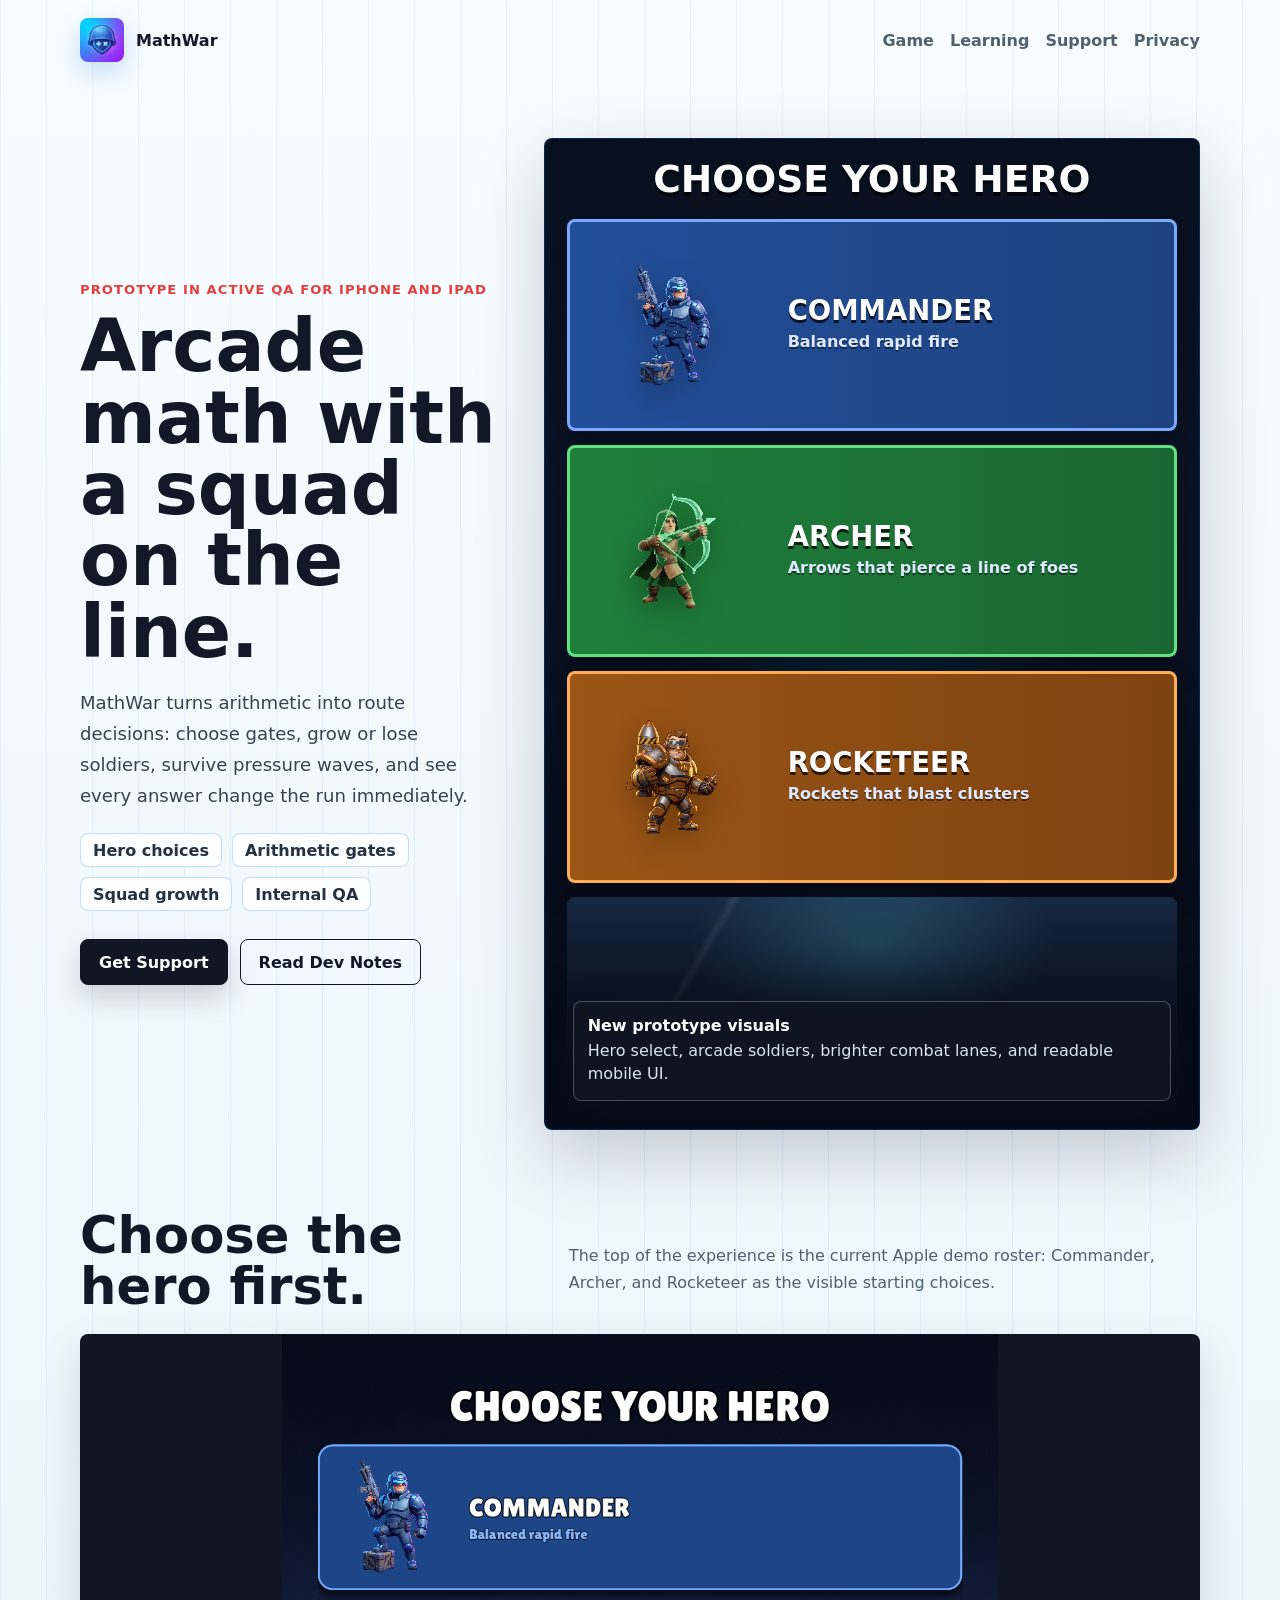
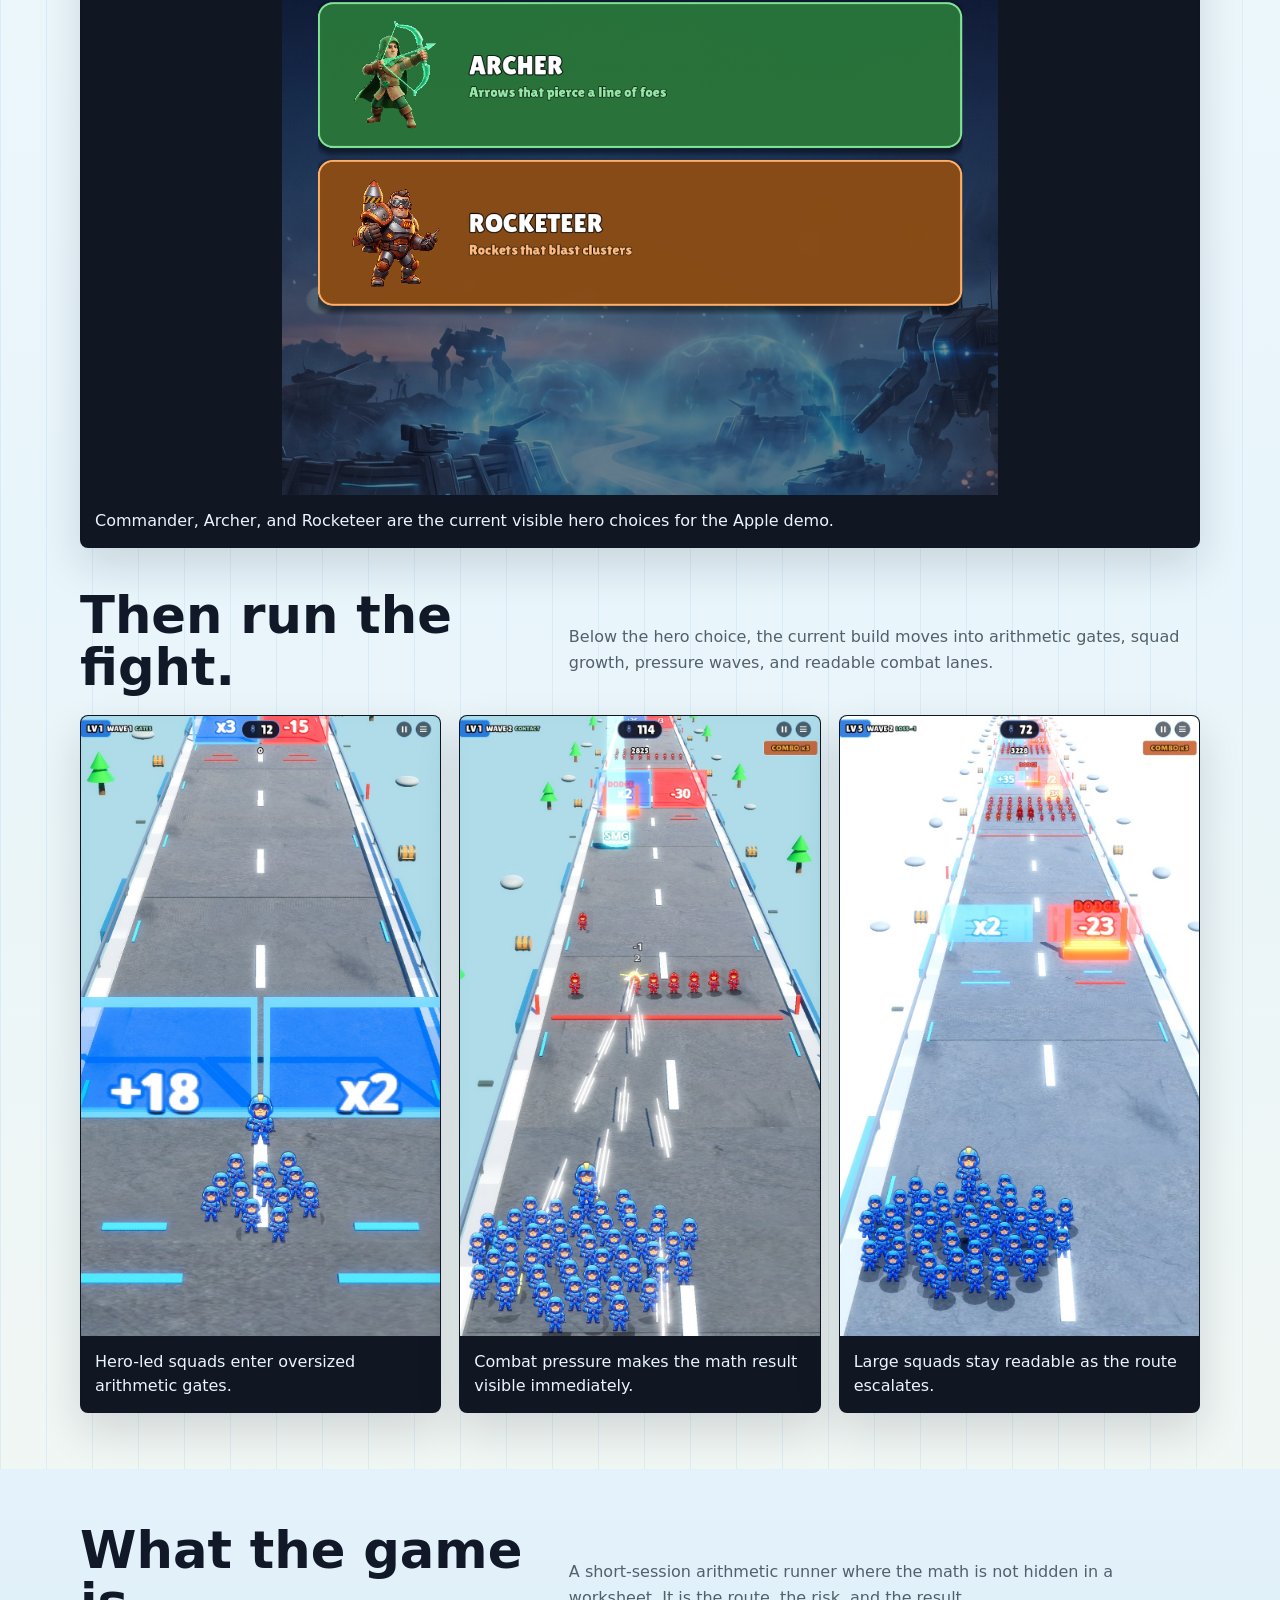
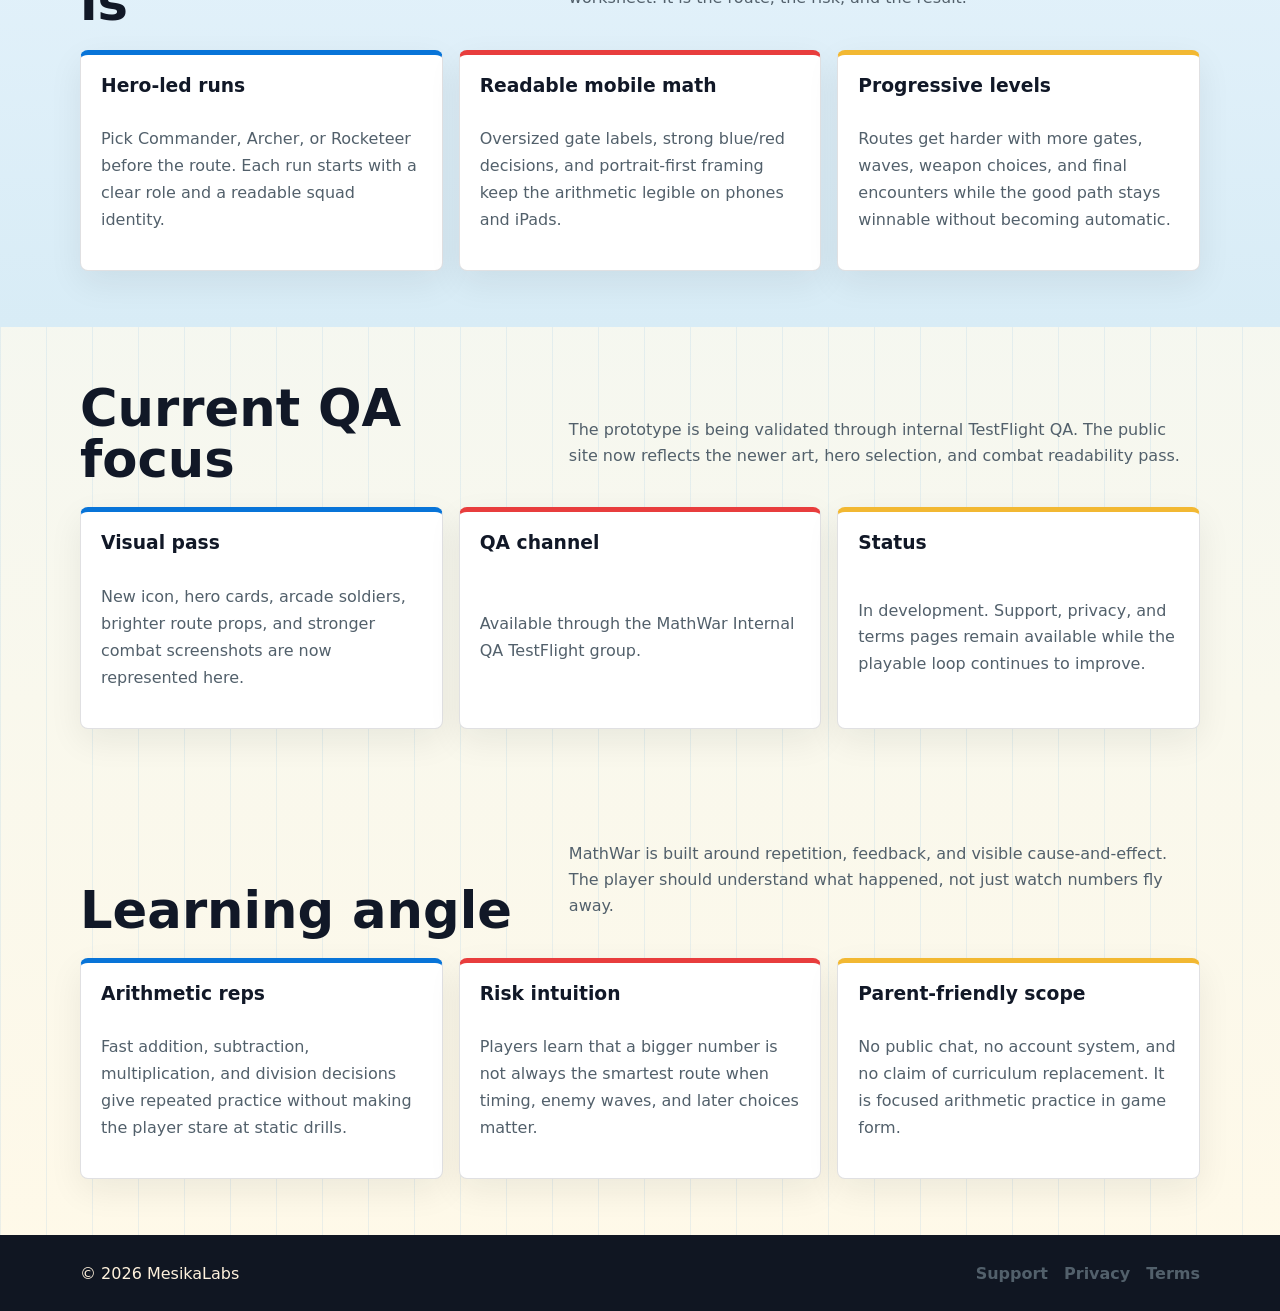
==== index.html @ d50e332c "Add current gameplay screenshots to MathWar site" ====
<!doctype html>
<html lang="en">
<head>
  <meta charset="utf-8">
  <meta name="viewport" content="width=device-width, initial-scale=1">
  <title>MathWar - Arcade Math Runner for iPhone and iPad</title>
  <meta name="description" content="MathWar is an in-development iOS arcade math runner where arithmetic gates shape your squad before each fight. Built for readable, high-energy practice.">
  <meta property="og:title" content="MathWar - Arcade Math Runner">
  <meta property="og:description" content="Arithmetic gates, growing squads, readable mobile numbers, and short high-energy runs.">
  <meta property="og:type" content="website">
  <meta property="og:url" content="http://mathwar.mesikalabs.com/">
  <meta property="og:image" content="http://mathwar.mesikalabs.com/assets/mathwar-hero-roster.png">
  <meta property="og:image:alt" content="MathWar current hero roster screenshot">
  <meta name="twitter:card" content="summary_large_image">
  <link rel="canonical" href="http://mathwar.mesikalabs.com/">
  <link rel="alternate" type="application/json" href="version.json">
  <link rel="icon" href="assets/mathwar-icon.png" type="image/png">
  <link rel="apple-touch-icon" href="assets/mathwar-icon.png">
  <link rel="stylesheet" href="assets/site.css">
</head>
<body>
  <header class="shell nav">
    <a class="brand" href="./" aria-label="MathWar home">
      <img src="assets/mathwar-icon.png" alt="" width="1024" height="1024">
      <span>MathWar</span>
    </a>
    <nav class="links" aria-label="Primary navigation">
      <a href="#game">Game</a>
      <a href="#learning">Learning</a>
      <a href="support/">Support</a>
      <a href="privacy/">Privacy</a>
    </nav>
  </header>

  <main>
    <section class="hero">
      <div class="shell hero-grid">
        <div>
          <p class="eyebrow">Prototype in active QA for iPhone and iPad</p>
          <h1>Arcade math with a squad on the line.</h1>
          <p class="lede">MathWar turns arithmetic into route decisions: choose gates, grow or lose soldiers, survive pressure waves, and see every answer change the run immediately.</p>
          <div class="game-stats" aria-label="MathWar gameplay highlights">
            <span>Hero choices</span>
            <span>Arithmetic gates</span>
            <span>Squad growth</span>
            <span>Internal QA</span>
          </div>
          <div class="actions">
            <a class="button primary" href="support/">Get Support</a>
            <a class="button secondary" href="blog/">Read Dev Notes</a>
          </div>
        </div>
        <div class="preview hero-roster-preview" aria-label="MathWar current hero choices">
          <h2>Choose your hero</h2>
          <div class="hero-card commander-card">
            <img src="assets/heroes/commander.png" alt="Commander hero" width="320" height="320" fetchpriority="high" decoding="sync">
            <div>
              <strong>Commander</strong>
              <span>Balanced rapid fire</span>
            </div>
          </div>
          <div class="hero-card archer-card">
            <img src="assets/heroes/archer.png" alt="Archer hero" width="320" height="320" fetchpriority="high" decoding="sync">
            <div>
              <strong>Archer</strong>
              <span>Arrows that pierce a line of foes</span>
            </div>
          </div>
          <div class="hero-card rocketeer-card">
            <img src="assets/heroes/rocketeer.png" alt="Rocketeer hero" width="320" height="320" fetchpriority="high" decoding="sync">
            <div>
              <strong>Rocketeer</strong>
              <span>Rockets that blast clusters</span>
            </div>
          </div>
          <div class="hero-roster-stage" aria-hidden="true"></div>
          <div class="preview-note">
            <strong>New prototype visuals</strong>
            <span>Hero select, arcade soldiers, brighter combat lanes, and readable mobile UI.</span>
          </div>
        </div>
      </div>
    </section>

    <section class="section proof-section" aria-labelledby="proof-title">
      <div class="shell">
        <div class="section-head">
          <h2 id="proof-title">Choose the hero first.</h2>
          <p>The top of the experience is the current Apple demo roster: Commander, Archer, and Rocketeer as the visible starting choices.</p>
        </div>
        <div class="proof-grid">
          <figure class="proof-shot proof-shot-wide">
            <img src="assets/mathwar-hero-roster.png" alt="MathWar current hero roster with Commander, Archer, and Rocketeer" width="1290" height="1370" loading="lazy">
            <figcaption>Commander, Archer, and Rocketeer are the current visible hero choices for the Apple demo.</figcaption>
          </figure>
        </div>
        <div class="section-head gameplay-head">
          <h2>Then run the fight.</h2>
          <p>Below the hero choice, the current build moves into arithmetic gates, squad growth, pressure waves, and readable combat lanes.</p>
        </div>
        <div class="proof-grid gameplay-grid">
          <figure class="proof-shot">
            <img src="assets/gameplay/mathwar-gameplay-gates-current.jpg" alt="Current MathWar gameplay showing a squad approaching arithmetic gates" width="900" height="1600" loading="lazy">
            <figcaption>Hero-led squads enter oversized arithmetic gates.</figcaption>
          </figure>
          <figure class="proof-shot">
            <img src="assets/gameplay/mathwar-gameplay-combat-current.jpg" alt="Current MathWar gameplay showing a large blue squad shooting red enemies" width="900" height="1600" loading="lazy">
            <figcaption>Combat pressure makes the math result visible immediately.</figcaption>
          </figure>
          <figure class="proof-shot">
            <img src="assets/gameplay/mathwar-gameplay-horde-current.jpg" alt="Current MathWar gameplay showing a large squad advancing through enemy waves" width="900" height="1600" loading="lazy">
            <figcaption>Large squads stay readable as the route escalates.</figcaption>
          </figure>
        </div>
      </div>
    </section>

    <section class="section alt" id="game">
      <div class="shell">
        <div class="section-head">
          <h2>What the game is</h2>
          <p>A short-session arithmetic runner where the math is not hidden in a worksheet. It is the route, the risk, and the result.</p>
        </div>
        <div class="grid">
          <article class="card">
            <h3>Hero-led runs</h3>
            <p>Pick Commander, Archer, or Rocketeer before the route. Each run starts with a clear role and a readable squad identity.</p>
          </article>
          <article class="card">
            <h3>Readable mobile math</h3>
            <p>Oversized gate labels, strong blue/red decisions, and portrait-first framing keep the arithmetic legible on phones and iPads.</p>
          </article>
          <article class="card">
            <h3>Progressive levels</h3>
            <p>Routes get harder with more gates, waves, weapon choices, and final encounters while the good path stays winnable without becoming automatic.</p>
          </article>
        </div>
      </div>
    </section>

    <section class="section" aria-labelledby="release-title">
      <div class="shell">
        <div class="section-head">
          <h2 id="release-title">Current QA focus</h2>
          <p>The prototype is being validated through internal TestFlight QA. The public site now reflects the newer art, hero selection, and combat readability pass.</p>
        </div>
        <div class="grid">
          <article class="card">
            <h3>Visual pass</h3>
            <p>New icon, hero cards, arcade soldiers, brighter route props, and stronger combat screenshots are now represented here.</p>
          </article>
          <article class="card">
            <h3>QA channel</h3>
            <p>Available through the MathWar Internal QA TestFlight group.</p>
          </article>
          <article class="card">
            <h3>Status</h3>
            <p>In development. Support, privacy, and terms pages remain available while the playable loop continues to improve.</p>
          </article>
        </div>
      </div>
    </section>

    <section class="section" id="learning">
      <div class="shell">
        <div class="section-head">
          <h2>Learning angle</h2>
          <p>MathWar is built around repetition, feedback, and visible cause-and-effect. The player should understand what happened, not just watch numbers fly away.</p>
        </div>
        <div class="grid">
          <article class="card">
            <h3>Arithmetic reps</h3>
            <p>Fast addition, subtraction, multiplication, and division decisions give repeated practice without making the player stare at static drills.</p>
          </article>
          <article class="card">
            <h3>Risk intuition</h3>
            <p>Players learn that a bigger number is not always the smartest route when timing, enemy waves, and later choices matter.</p>
          </article>
          <article class="card">
            <h3>Parent-friendly scope</h3>
            <p>No public chat, no account system, and no claim of curriculum replacement. It is focused arithmetic practice in game form.</p>
          </article>
        </div>
      </div>
    </section>
  </main>

  <footer class="footer">
    <div class="shell footer-grid">
      <span>© 2026 MesikaLabs</span>
      <nav class="links" aria-label="Footer navigation">
        <a href="support/">Support</a>
        <a href="privacy/">Privacy</a>
        <a href="terms/">Terms</a>
      </nav>
    </div>
  </footer>
</body>
</html>
---- assets/site.css ----
:root {
  --bg: #e8f5fb;
  --ink: #111827;
  --muted: #52606b;
  --line: rgba(17, 24, 39, 0.14);
  --paper: #ffffff;
  --red: #e83d3d;
  --blue: #0874d8;
  --cyan: #08b7d9;
  --yellow: #f2b832;
  --deep: #101622;
  --track: #2e3741;
  --radius: 8px;
  --shadow: 0 26px 72px rgba(16, 22, 34, 0.2);
}

* {
  box-sizing: border-box;
}

html {
  scroll-behavior: smooth;
  overflow-x: hidden;
}

body {
  margin: 0;
  color: var(--ink);
  background:
    linear-gradient(90deg, rgba(8, 116, 216, 0.08) 1px, transparent 1px) 0 0 / 46px 46px,
    linear-gradient(180deg, #f7fcff 0%, var(--bg) 48%, #fff9e8 100%);
  font-family:
    Inter, ui-sans-serif, system-ui, -apple-system, BlinkMacSystemFont, "Segoe UI",
    sans-serif;
  -webkit-font-smoothing: antialiased;
  overflow-x: hidden;
}

a {
  color: inherit;
  text-decoration: none;
}

img {
  display: block;
  max-width: 100%;
  height: auto;
}

.shell {
  width: min(calc(100% - 32px), 1120px);
  margin-inline: auto;
  min-width: 0;
}

.nav {
  display: flex;
  align-items: center;
  justify-content: space-between;
  gap: 18px;
  padding-block: 18px;
}

.brand,
.links,
.actions,
.meta {
  display: flex;
  align-items: center;
}

.brand {
  gap: 12px;
  font-weight: 850;
}

.brand img {
  inline-size: 44px;
  block-size: 44px;
  border-radius: var(--radius);
  box-shadow: 0 10px 24px rgba(8, 116, 216, 0.22);
}

.links {
  flex-wrap: wrap;
  justify-content: flex-end;
  gap: 16px;
  color: var(--muted);
  font-weight: 800;
}

.hero {
  padding: 58px 0 48px;
}

.hero-grid {
  display: grid;
  grid-template-columns: minmax(0, 0.78fr) minmax(560px, 1.22fr);
  gap: 44px;
  align-items: center;
}

.hero-grid > *,
.section-head > *,
.card,
.preview {
  min-width: 0;
}

.eyebrow {
  color: var(--red);
  font-size: 0.82rem;
  font-weight: 850;
  letter-spacing: 0.08em;
  text-transform: uppercase;
}

h1,
h2,
h3,
p {
  margin-top: 0;
}

h1 {
  max-width: 12ch;
  margin-bottom: 20px;
  font-size: 4.55rem;
  line-height: 0.98;
  letter-spacing: 0;
  overflow-wrap: break-word;
}

.lede {
  max-width: 64ch;
  color: #334450;
  font-size: 1.13rem;
  line-height: 1.72;
  overflow-wrap: break-word;
}

.actions {
  flex-wrap: wrap;
  gap: 12px;
  margin-top: 28px;
}

.game-stats {
  display: flex;
  flex-wrap: wrap;
  gap: 10px;
  margin-top: 22px;
}

.game-stats span {
  display: inline-flex;
  min-height: 34px;
  align-items: center;
  padding-inline: 12px;
  border: 1px solid rgba(8, 116, 216, 0.24);
  border-radius: var(--radius);
  background: rgba(255, 255, 255, 0.84);
  color: #243241;
  font-weight: 850;
}

.button {
  display: inline-flex;
  align-items: center;
  min-height: 46px;
  border: 1px solid var(--deep);
  border-radius: var(--radius);
  padding-inline: 18px;
  font-weight: 850;
}

.button.primary {
  color: #ffffff;
  background: var(--deep);
  box-shadow: 0 12px 28px rgba(16, 22, 34, 0.18);
}

.button.secondary {
  background: transparent;
}

.button:focus-visible,
.links a:focus-visible {
  outline: 3px solid color-mix(in srgb, var(--yellow) 82%, white);
  outline-offset: 4px;
}

.preview {
  position: relative;
  justify-self: end;
  width: min(100%, 720px);
  border: 1px solid rgba(8, 116, 216, 0.28);
  border-radius: var(--radius);
  padding: 12px;
  background: linear-gradient(180deg, #111827 0%, #17233a 100%);
  box-shadow: var(--shadow);
  overflow: hidden;
}

.preview img {
  width: 100%;
  height: min(72vh, 760px);
  border-radius: var(--radius);
  aspect-ratio: 9 / 16;
  object-fit: cover;
  object-position: top center;
}

.hero-roster-preview {
  display: grid;
  align-content: start;
  gap: 14px;
  min-height: min(72vh, 760px);
  padding: 22px;
  background:
    linear-gradient(180deg, rgba(5, 10, 24, 0.08), rgba(5, 10, 24, 0.92)),
    radial-gradient(circle at 50% 58%, rgba(8, 183, 217, 0.28), transparent 34%),
    linear-gradient(180deg, #08101f 0%, #101a30 46%, #060b17 100%);
}

.hero-roster-preview h2 {
  margin: 0 0 6px;
  color: #ffffff;
  font-size: 2.35rem;
  line-height: 1;
  text-align: center;
  text-transform: uppercase;
  text-shadow: 0 4px 0 rgba(0, 0, 0, 0.62);
}

.hero-card {
  display: grid;
  grid-template-columns: 190px minmax(0, 1fr);
  gap: 20px;
  align-items: center;
  min-height: 176px;
  border: 3px solid rgba(255, 255, 255, 0.34);
  border-radius: var(--radius);
  padding: 8px 16px 8px 8px;
  color: #ffffff;
  box-shadow: 0 14px 28px rgba(0, 0, 0, 0.28);
}

.hero-card img {
  width: 190px;
  height: 190px;
  aspect-ratio: 1;
  object-fit: contain;
  filter: drop-shadow(0 10px 14px rgba(0, 0, 0, 0.42));
}

.hero-card strong,
.hero-card span {
  display: block;
}

.hero-card strong {
  font-size: 1.72rem;
  line-height: 1;
  text-transform: uppercase;
  text-shadow: 0 3px 0 rgba(0, 0, 0, 0.72);
}

.hero-card span {
  margin-top: 8px;
  color: #dfeaff;
  font-weight: 800;
  line-height: 1.28;
  text-shadow: 0 2px 0 rgba(0, 0, 0, 0.42);
}

.commander-card {
  background: linear-gradient(90deg, #224f9a, #1d427f);
  border-color: #79aaff;
}

.archer-card {
  background: linear-gradient(90deg, #1f7f3a, #1b6733);
  border-color: #62e184;
}

.rocketeer-card {
  background: linear-gradient(90deg, #9b5516, #7d4311);
  border-color: #ffac55;
}

.hero-roster-stage {
  min-height: 210px;
  border-radius: var(--radius);
  background:
    linear-gradient(180deg, transparent 0%, rgba(6, 11, 23, 0.94) 86%),
    radial-gradient(ellipse at 50% 22%, rgba(89, 205, 236, 0.28), transparent 42%),
    linear-gradient(120deg, transparent 22%, rgba(255, 255, 255, 0.08) 23%, transparent 24%),
    linear-gradient(180deg, #172943 0%, #08101f 100%);
}

.preview-note {
  position: absolute;
  left: 28px;
  right: 28px;
  bottom: 28px;
  padding: 14px;
  border: 1px solid rgba(255, 255, 255, 0.24);
  border-radius: var(--radius);
  background: rgba(16, 22, 34, 0.86);
  color: #ffffff;
  box-shadow: 0 18px 42px rgba(16, 22, 34, 0.28);
  backdrop-filter: blur(10px);
}

.preview-note strong,
.preview-note span {
  display: block;
}

.preview-note span {
  margin-top: 4px;
  color: #d8e5ef;
  line-height: 1.45;
}

.section {
  padding: 56px 0;
}

.section.alt {
  background: linear-gradient(180deg, #e4f2fb 0%, #d8ecf6 100%);
}

.section-head {
  display: flex;
  align-items: end;
  justify-content: space-between;
  gap: 24px;
  margin-bottom: 22px;
}

.section-head h2 {
  max-width: 14ch;
  margin-bottom: 0;
  font-size: 3.2rem;
  line-height: 1;
}

.section-head p {
  max-width: 62ch;
  color: var(--muted);
  line-height: 1.65;
}

.grid {
  display: grid;
  grid-template-columns: repeat(auto-fit, minmax(240px, 1fr));
  gap: 16px;
}

.proof-section {
  padding-top: 32px;
}

.proof-grid {
  display: grid;
  grid-template-columns: repeat(3, minmax(0, 1fr));
  gap: 18px;
}

.gameplay-head {
  margin-top: 42px;
}

.proof-shot {
  margin: 0;
  overflow: hidden;
  border: 1px solid rgba(16, 22, 34, 0.16);
  border-radius: var(--radius);
  background: var(--deep);
  box-shadow: 0 18px 44px rgba(16, 22, 34, 0.14);
}

.proof-shot-wide {
  grid-column: 1 / -1;
}

.proof-shot img {
  width: 100%;
  height: min(760px, 72vw);
  object-fit: contain;
  object-position: center center;
}

.gameplay-grid .proof-shot img {
  height: 620px;
  object-fit: cover;
  object-position: top center;
}

.proof-shot figcaption {
  padding: 14px;
  color: #eaf5ff;
  line-height: 1.52;
}

.card {
  display: grid;
  gap: 12px;
  border: 1px solid rgba(16, 22, 34, 0.13);
  border-top: 5px solid var(--blue);
  border-radius: var(--radius);
  padding: 20px;
  background: var(--paper);
  box-shadow: 0 12px 34px rgba(16, 22, 34, 0.07);
}

.card:nth-child(2) {
  border-top-color: var(--red);
}

.card:nth-child(3) {
  border-top-color: var(--yellow);
}

.card p,
.legal p,
.legal li {
  color: var(--muted);
  line-height: 1.68;
}

.meta {
  flex-wrap: wrap;
  gap: 10px;
  color: var(--muted);
  font-weight: 800;
}

.footer {
  border-top: 1px solid var(--line);
  padding: 28px 0;
  color: #fff2dd;
  background: var(--deep);
}

.footer-grid {
  display: flex;
  flex-wrap: wrap;
  justify-content: space-between;
  gap: 16px;
}

.legal {
  width: min(100% - 32px, 820px);
  margin: 0 auto;
  padding: 56px 0;
}

@media (max-width: 960px) {
  h1 {
    font-size: 3.7rem;
  }

  .proof-grid {
    grid-template-columns: 1fr;
  }

  .proof-shot img {
    height: 620px;
  }
}

.legal h1 {
  max-width: none;
  font-size: 4rem;
}

.legal section {
  margin-top: 30px;
}

@media (max-width: 760px) {
  .shell {
    width: calc(100vw - 32px);
    max-width: calc(100vw - 32px);
  }

  .nav,
  .section-head,
  .footer-grid {
    align-items: start;
    flex-direction: column;
  }

  .hero-grid {
    grid-template-columns: 1fr;
    gap: 30px;
  }

  .hero-grid > * {
    width: 100%;
  }

  .preview {
    justify-self: stretch;
  }

  .preview img {
    height: auto;
  }

  .hero-roster-preview {
    min-height: auto;
  }

  h1 {
    max-width: 13ch;
    font-size: 2.75rem;
    line-height: 1.02;
    overflow-wrap: normal;
    word-break: normal;
  }

  .lede {
    width: min(36ch, calc(100vw - 32px));
    max-width: min(36ch, calc(100vw - 32px));
    font-size: 1rem;
    line-height: 1.62;
  }

  .game-stats {
    display: grid;
    grid-template-columns: 1fr;
  }

  .preview-note {
    left: 22px;
    right: 22px;
    bottom: 22px;
  }

  .hero-roster-preview h2 {
    font-size: 1.7rem;
  }

  .hero-card {
    grid-template-columns: 118px minmax(0, 1fr);
    min-height: 124px;
    padding: 7px 12px 7px 6px;
  }

  .hero-card img {
    width: 118px;
    height: 118px;
  }

  .hero-card strong {
    font-size: 1.15rem;
  }

  .hero-card span {
    font-size: 0.77rem;
  }

  .hero-roster-stage {
    min-height: 170px;
  }

  .proof-shot img {
    height: 520px;
  }
}
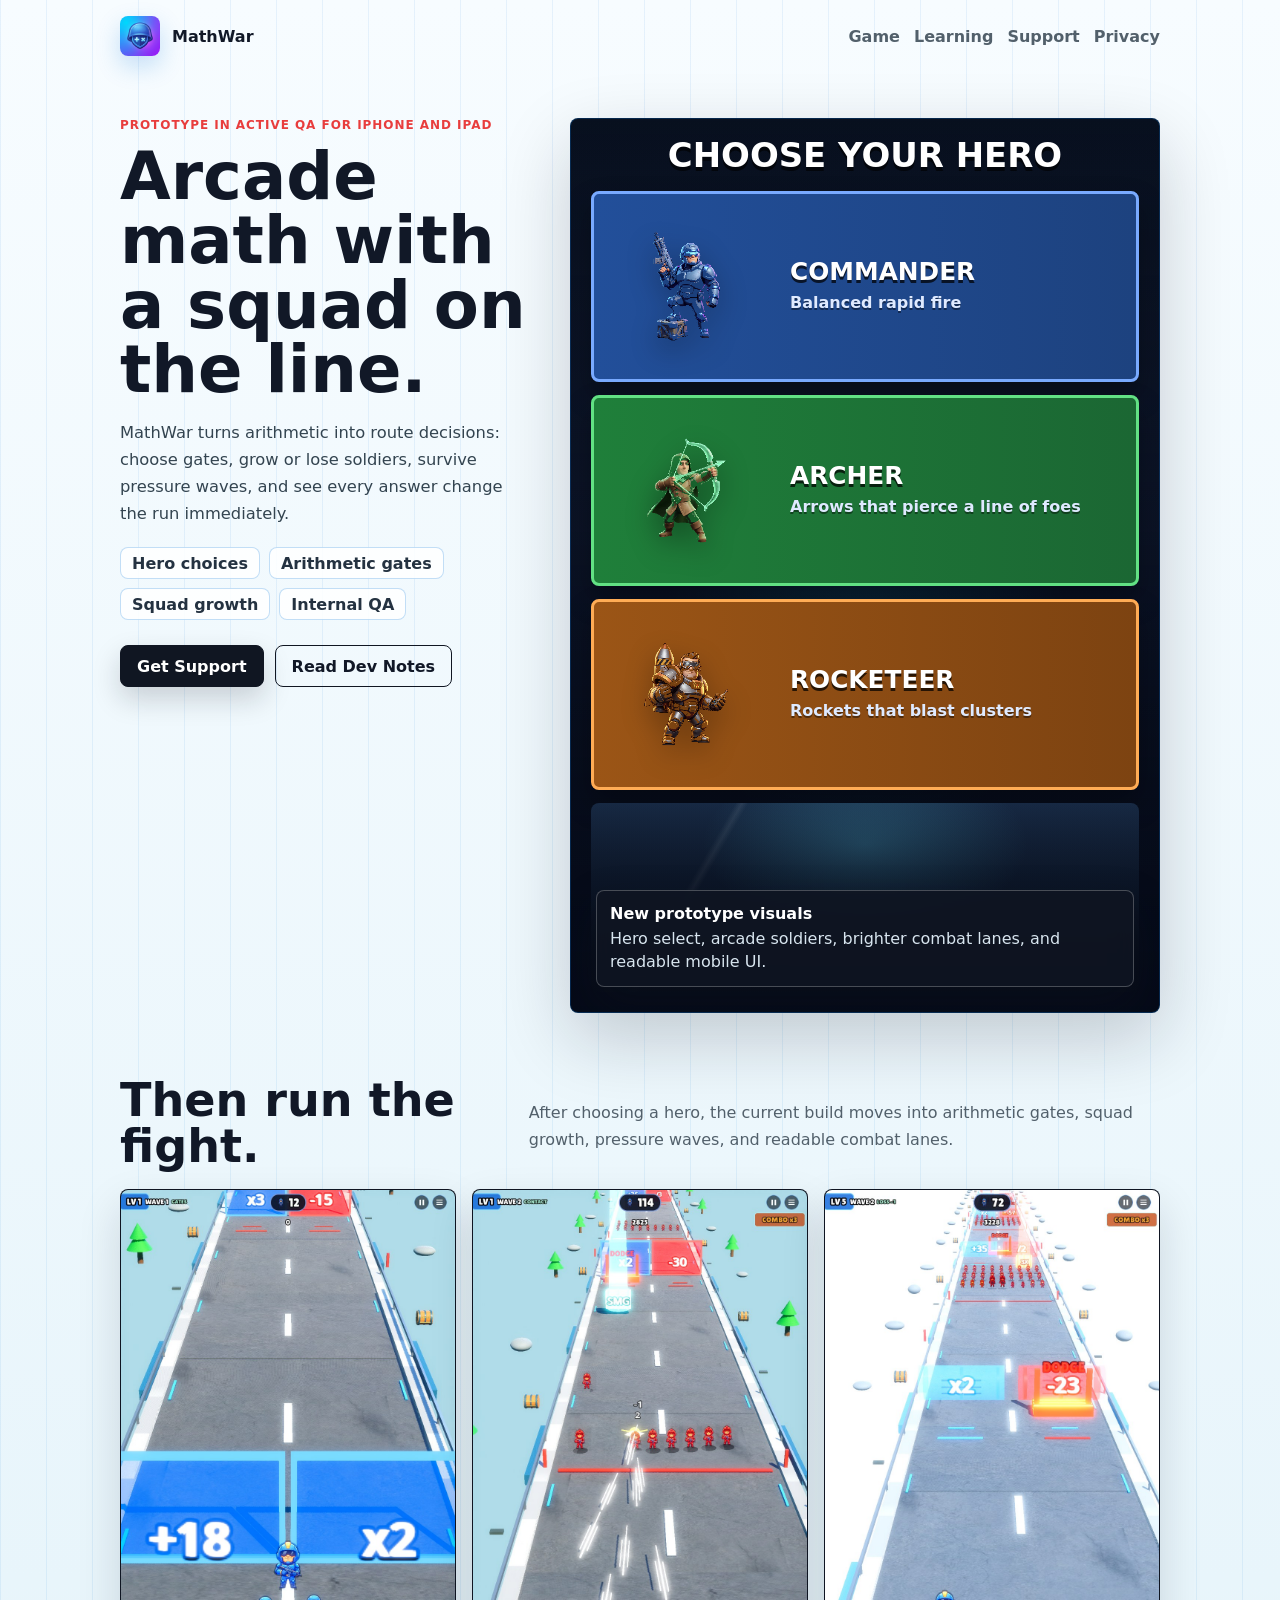
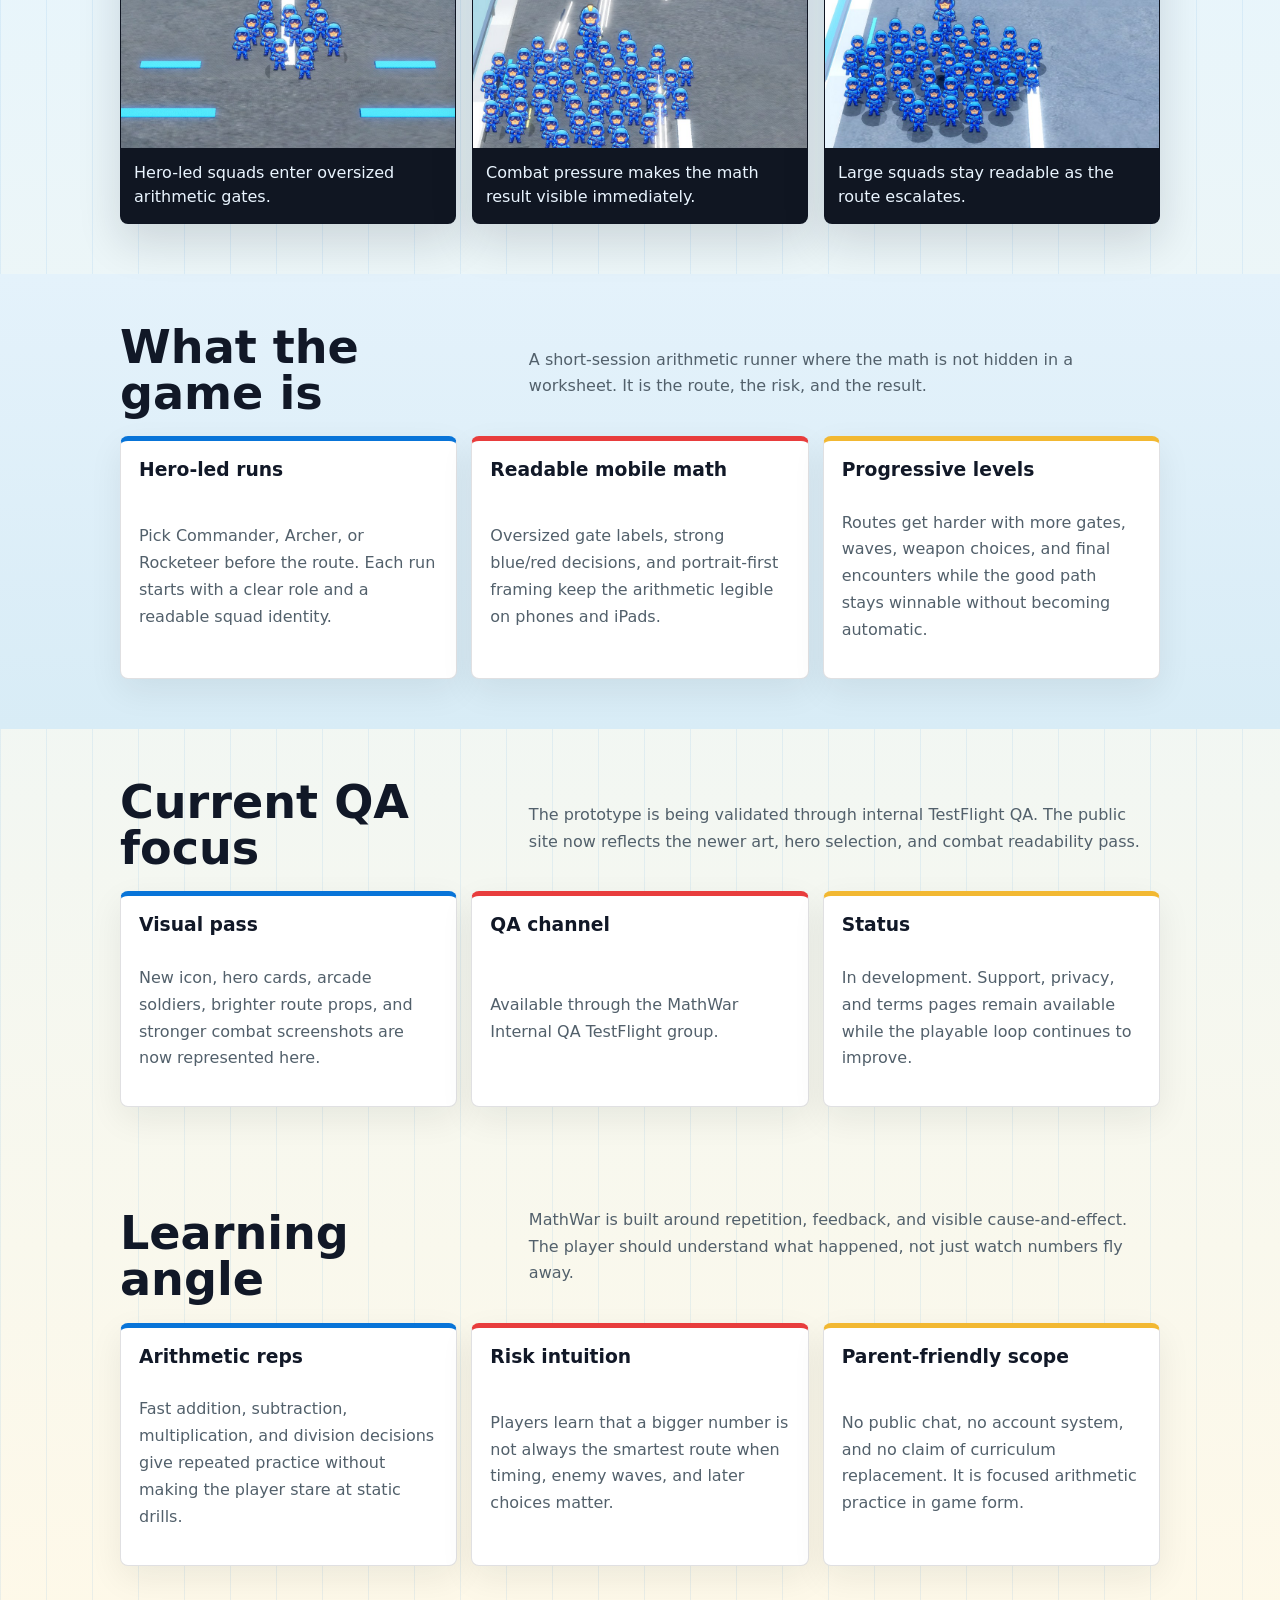
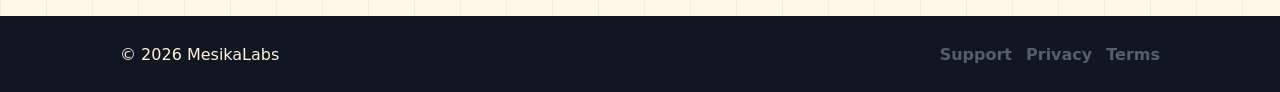
==== commit b8e32fd5: "Tighten MathWar landing page layout" ====
--- a/index.html
+++ b/index.html
@@ -60,14 +60,14 @@
             </div>
           </div>
           <div class="hero-card archer-card">
-            <img src="assets/heroes/archer.png" alt="Archer hero" width="320" height="320" fetchpriority="high" decoding="sync">
+            <img src="assets/heroes/archer.png" alt="Archer hero" width="320" height="320" decoding="async">
             <div>
               <strong>Archer</strong>
               <span>Arrows that pierce a line of foes</span>
             </div>
           </div>
           <div class="hero-card rocketeer-card">
-            <img src="assets/heroes/rocketeer.png" alt="Rocketeer hero" width="320" height="320" fetchpriority="high" decoding="sync">
+            <img src="assets/heroes/rocketeer.png" alt="Rocketeer hero" width="320" height="320" decoding="async">
             <div>
               <strong>Rocketeer</strong>
               <span>Rockets that blast clusters</span>
@@ -85,18 +85,8 @@
     <section class="section proof-section" aria-labelledby="proof-title">
       <div class="shell">
         <div class="section-head">
-          <h2 id="proof-title">Choose the hero first.</h2>
-          <p>The top of the experience is the current Apple demo roster: Commander, Archer, and Rocketeer as the visible starting choices.</p>
-        </div>
-        <div class="proof-grid">
-          <figure class="proof-shot proof-shot-wide">
-            <img src="assets/mathwar-hero-roster.png" alt="MathWar current hero roster with Commander, Archer, and Rocketeer" width="1290" height="1370" loading="lazy">
-            <figcaption>Commander, Archer, and Rocketeer are the current visible hero choices for the Apple demo.</figcaption>
-          </figure>
-        </div>
-        <div class="section-head gameplay-head">
-          <h2>Then run the fight.</h2>
-          <p>Below the hero choice, the current build moves into arithmetic gates, squad growth, pressure waves, and readable combat lanes.</p>
+          <h2 id="proof-title">Then run the fight.</h2>
+          <p>After choosing a hero, the current build moves into arithmetic gates, squad growth, pressure waves, and readable combat lanes.</p>
         </div>
         <div class="proof-grid gameplay-grid">
           <figure class="proof-shot">
--- a/assets/site.css
+++ b/assets/site.css
@@ -48,7 +48,7 @@
 }
 
 .shell {
-  width: min(calc(100% - 32px), 1120px);
+  width: min(calc(100% - 32px), 1040px);
   margin-inline: auto;
   min-width: 0;
 }
@@ -57,8 +57,8 @@
   display: flex;
   align-items: center;
   justify-content: space-between;
-  gap: 18px;
-  padding-block: 18px;
+  gap: 16px;
+  padding-block: 16px;
 }
 
 .brand,
@@ -75,8 +75,8 @@
 }
 
 .brand img {
-  inline-size: 44px;
-  block-size: 44px;
+  inline-size: 40px;
+  block-size: 40px;
   border-radius: var(--radius);
   box-shadow: 0 10px 24px rgba(8, 116, 216, 0.22);
 }
@@ -84,20 +84,20 @@
 .links {
   flex-wrap: wrap;
   justify-content: flex-end;
-  gap: 16px;
+  gap: 14px;
   color: var(--muted);
   font-weight: 800;
 }
 
 .hero {
-  padding: 58px 0 48px;
+  padding: 46px 0 40px;
 }
 
 .hero-grid {
   display: grid;
-  grid-template-columns: minmax(0, 0.78fr) minmax(560px, 1.22fr);
-  gap: 44px;
-  align-items: center;
+  grid-template-columns: minmax(0, 0.82fr) minmax(504px, 1.18fr);
+  gap: 40px;
+  align-items: start;
 }
 
 .hero-grid > *,
@@ -109,7 +109,7 @@
 
 .eyebrow {
   color: var(--red);
-  font-size: 0.82rem;
+  font-size: 0.75rem;
   font-weight: 850;
   letter-spacing: 0.08em;
   text-transform: uppercase;
@@ -124,8 +124,8 @@
 
 h1 {
   max-width: 12ch;
-  margin-bottom: 20px;
-  font-size: 4.55rem;
+  margin-bottom: 18px;
+  font-size: 4.1rem;
   line-height: 0.98;
   letter-spacing: 0;
   overflow-wrap: break-word;
@@ -134,29 +134,29 @@
 .lede {
   max-width: 64ch;
   color: #334450;
-  font-size: 1.13rem;
-  line-height: 1.72;
+  font-size: 1.02rem;
+  line-height: 1.66;
   overflow-wrap: break-word;
 }
 
 .actions {
   flex-wrap: wrap;
-  gap: 12px;
-  margin-top: 28px;
+  gap: 11px;
+  margin-top: 25px;
 }
 
 .game-stats {
   display: flex;
   flex-wrap: wrap;
-  gap: 10px;
-  margin-top: 22px;
+  gap: 9px;
+  margin-top: 20px;
 }
 
 .game-stats span {
   display: inline-flex;
-  min-height: 34px;
+  min-height: 32px;
   align-items: center;
-  padding-inline: 12px;
+  padding-inline: 11px;
   border: 1px solid rgba(8, 116, 216, 0.24);
   border-radius: var(--radius);
   background: rgba(255, 255, 255, 0.84);
@@ -167,10 +167,10 @@
 .button {
   display: inline-flex;
   align-items: center;
-  min-height: 46px;
+  min-height: 42px;
   border: 1px solid var(--deep);
   border-radius: var(--radius);
-  padding-inline: 18px;
+  padding-inline: 16px;
   font-weight: 850;
 }
 
@@ -193,7 +193,7 @@
 .preview {
   position: relative;
   justify-self: end;
-  width: min(100%, 720px);
+  width: min(100%, 648px);
   border: 1px solid rgba(8, 116, 216, 0.28);
   border-radius: var(--radius);
   padding: 12px;
@@ -214,9 +214,9 @@
 .hero-roster-preview {
   display: grid;
   align-content: start;
-  gap: 14px;
-  min-height: min(72vh, 760px);
-  padding: 22px;
+  gap: 13px;
+  min-height: min(65vh, 684px);
+  padding: 20px;
   background:
     linear-gradient(180deg, rgba(5, 10, 24, 0.08), rgba(5, 10, 24, 0.92)),
     radial-gradient(circle at 50% 58%, rgba(8, 183, 217, 0.28), transparent 34%),
@@ -224,9 +224,9 @@
 }
 
 .hero-roster-preview h2 {
-  margin: 0 0 6px;
+  margin: 0 0 5px;
   color: #ffffff;
-  font-size: 2.35rem;
+  font-size: 2.12rem;
   line-height: 1;
   text-align: center;
   text-transform: uppercase;
@@ -235,20 +235,20 @@
 
 .hero-card {
   display: grid;
-  grid-template-columns: 190px minmax(0, 1fr);
-  gap: 20px;
+  grid-template-columns: 171px minmax(0, 1fr);
+  gap: 18px;
   align-items: center;
-  min-height: 176px;
+  min-height: 158px;
   border: 3px solid rgba(255, 255, 255, 0.34);
   border-radius: var(--radius);
-  padding: 8px 16px 8px 8px;
+  padding: 7px 14px 7px 7px;
   color: #ffffff;
   box-shadow: 0 14px 28px rgba(0, 0, 0, 0.28);
 }
 
 .hero-card img {
-  width: 190px;
-  height: 190px;
+  width: 171px;
+  height: 171px;
   aspect-ratio: 1;
   object-fit: contain;
   filter: drop-shadow(0 10px 14px rgba(0, 0, 0, 0.42));
@@ -260,7 +260,7 @@
 }
 
 .hero-card strong {
-  font-size: 1.72rem;
+  font-size: 1.55rem;
   line-height: 1;
   text-transform: uppercase;
   text-shadow: 0 3px 0 rgba(0, 0, 0, 0.72);
@@ -290,7 +290,7 @@
 }
 
 .hero-roster-stage {
-  min-height: 210px;
+  min-height: 189px;
   border-radius: var(--radius);
   background:
     linear-gradient(180deg, transparent 0%, rgba(6, 11, 23, 0.94) 86%),
@@ -301,10 +301,10 @@
 
 .preview-note {
   position: absolute;
-  left: 28px;
-  right: 28px;
-  bottom: 28px;
-  padding: 14px;
+  left: 25px;
+  right: 25px;
+  bottom: 25px;
+  padding: 13px;
   border: 1px solid rgba(255, 255, 255, 0.24);
   border-radius: var(--radius);
   background: rgba(16, 22, 34, 0.86);
@@ -325,7 +325,7 @@
 }
 
 .section {
-  padding: 56px 0;
+  padding: 50px 0;
 }
 
 .section.alt {
@@ -336,14 +336,14 @@
   display: flex;
   align-items: end;
   justify-content: space-between;
-  gap: 24px;
-  margin-bottom: 22px;
+  gap: 22px;
+  margin-bottom: 20px;
 }
 
 .section-head h2 {
   max-width: 14ch;
   margin-bottom: 0;
-  font-size: 3.2rem;
+  font-size: 2.88rem;
   line-height: 1;
 }
 
@@ -356,21 +356,17 @@
 .grid {
   display: grid;
   grid-template-columns: repeat(auto-fit, minmax(240px, 1fr));
-  gap: 16px;
+  gap: 14px;
 }
 
 .proof-section {
-  padding-top: 32px;
+  padding-top: 24px;
 }
 
 .proof-grid {
   display: grid;
   grid-template-columns: repeat(3, minmax(0, 1fr));
-  gap: 18px;
-}
-
-.gameplay-head {
-  margin-top: 42px;
+  gap: 16px;
 }
 
 .proof-shot {
@@ -388,30 +384,30 @@
 
 .proof-shot img {
   width: 100%;
-  height: min(760px, 72vw);
+  height: min(684px, 65vw);
   object-fit: contain;
   object-position: center center;
 }
 
 .gameplay-grid .proof-shot img {
-  height: 620px;
+  height: 558px;
   object-fit: cover;
   object-position: top center;
 }
 
 .proof-shot figcaption {
-  padding: 14px;
+  padding: 13px;
   color: #eaf5ff;
   line-height: 1.52;
 }
 
 .card {
   display: grid;
-  gap: 12px;
+  gap: 11px;
   border: 1px solid rgba(16, 22, 34, 0.13);
   border-top: 5px solid var(--blue);
   border-radius: var(--radius);
-  padding: 20px;
+  padding: 18px;
   background: var(--paper);
   box-shadow: 0 12px 34px rgba(16, 22, 34, 0.07);
 }
@@ -460,7 +456,7 @@
 
 @media (max-width: 960px) {
   h1 {
-    font-size: 3.7rem;
+    font-size: 3.33rem;
   }
 
   .proof-grid {
@@ -468,13 +464,13 @@
   }
 
   .proof-shot img {
-    height: 620px;
+    height: 558px;
   }
 }
 
 .legal h1 {
   max-width: none;
-  font-size: 4rem;
+  font-size: 3.6rem;
 }
 
 .legal section {
@@ -496,7 +492,7 @@
 
   .hero-grid {
     grid-template-columns: 1fr;
-    gap: 30px;
+    gap: 27px;
   }
 
   .hero-grid > * {
@@ -517,7 +513,7 @@
 
   h1 {
     max-width: 13ch;
-    font-size: 2.75rem;
+    font-size: 2.48rem;
     line-height: 1.02;
     overflow-wrap: normal;
     word-break: normal;
@@ -526,7 +522,7 @@
   .lede {
     width: min(36ch, calc(100vw - 32px));
     max-width: min(36ch, calc(100vw - 32px));
-    font-size: 1rem;
+    font-size: 0.95rem;
     line-height: 1.62;
   }
 
@@ -536,39 +532,39 @@
   }
 
   .preview-note {
-    left: 22px;
-    right: 22px;
-    bottom: 22px;
+    left: 20px;
+    right: 20px;
+    bottom: 20px;
   }
 
   .hero-roster-preview h2 {
-    font-size: 1.7rem;
+    font-size: 1.53rem;
   }
 
   .hero-card {
-    grid-template-columns: 118px minmax(0, 1fr);
-    min-height: 124px;
-    padding: 7px 12px 7px 6px;
+    grid-template-columns: 106px minmax(0, 1fr);
+    min-height: 112px;
+    padding: 6px 11px 6px 5px;
   }
 
   .hero-card img {
-    width: 118px;
-    height: 118px;
+    width: 106px;
+    height: 106px;
   }
 
   .hero-card strong {
-    font-size: 1.15rem;
+    font-size: 1.04rem;
   }
 
   .hero-card span {
-    font-size: 0.77rem;
+    font-size: 0.73rem;
   }
 
   .hero-roster-stage {
-    min-height: 170px;
+    min-height: 153px;
   }
 
   .proof-shot img {
-    height: 520px;
-  }
-}
+    height: 468px;
+  }
+}
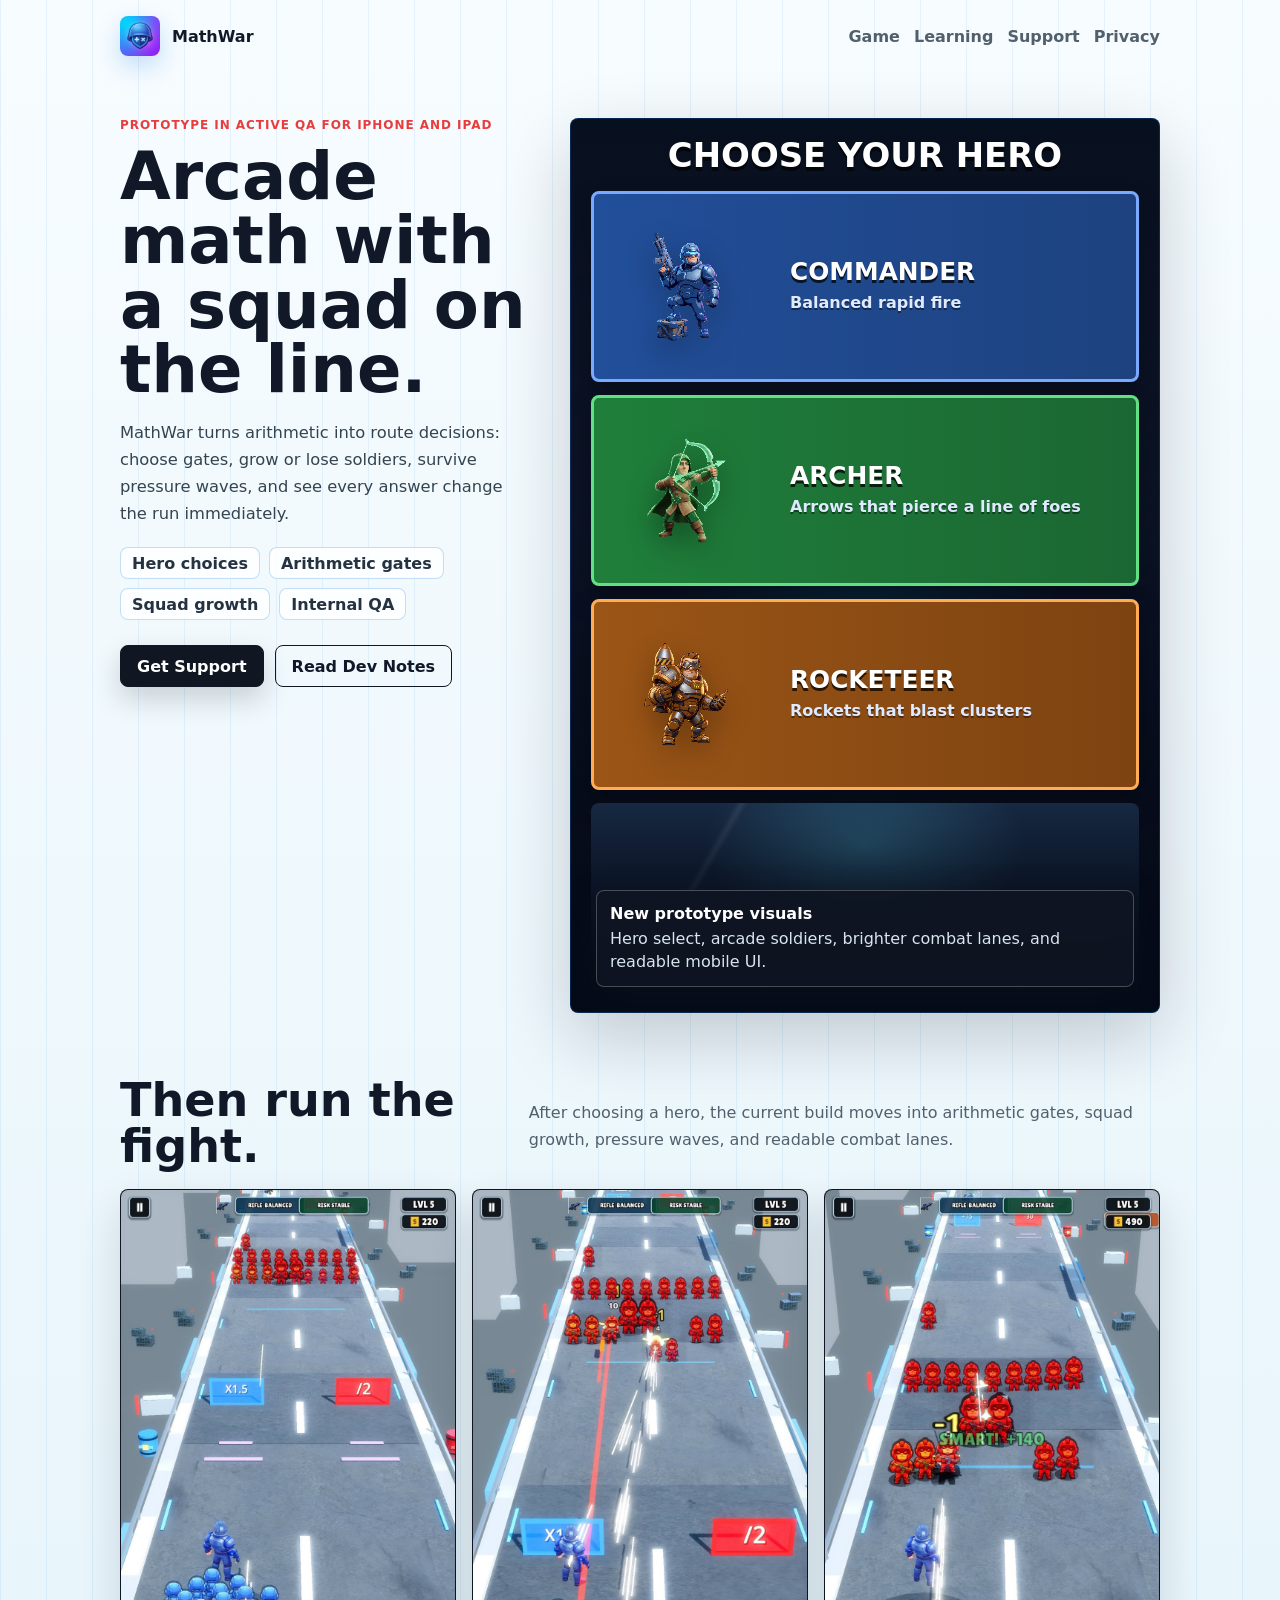
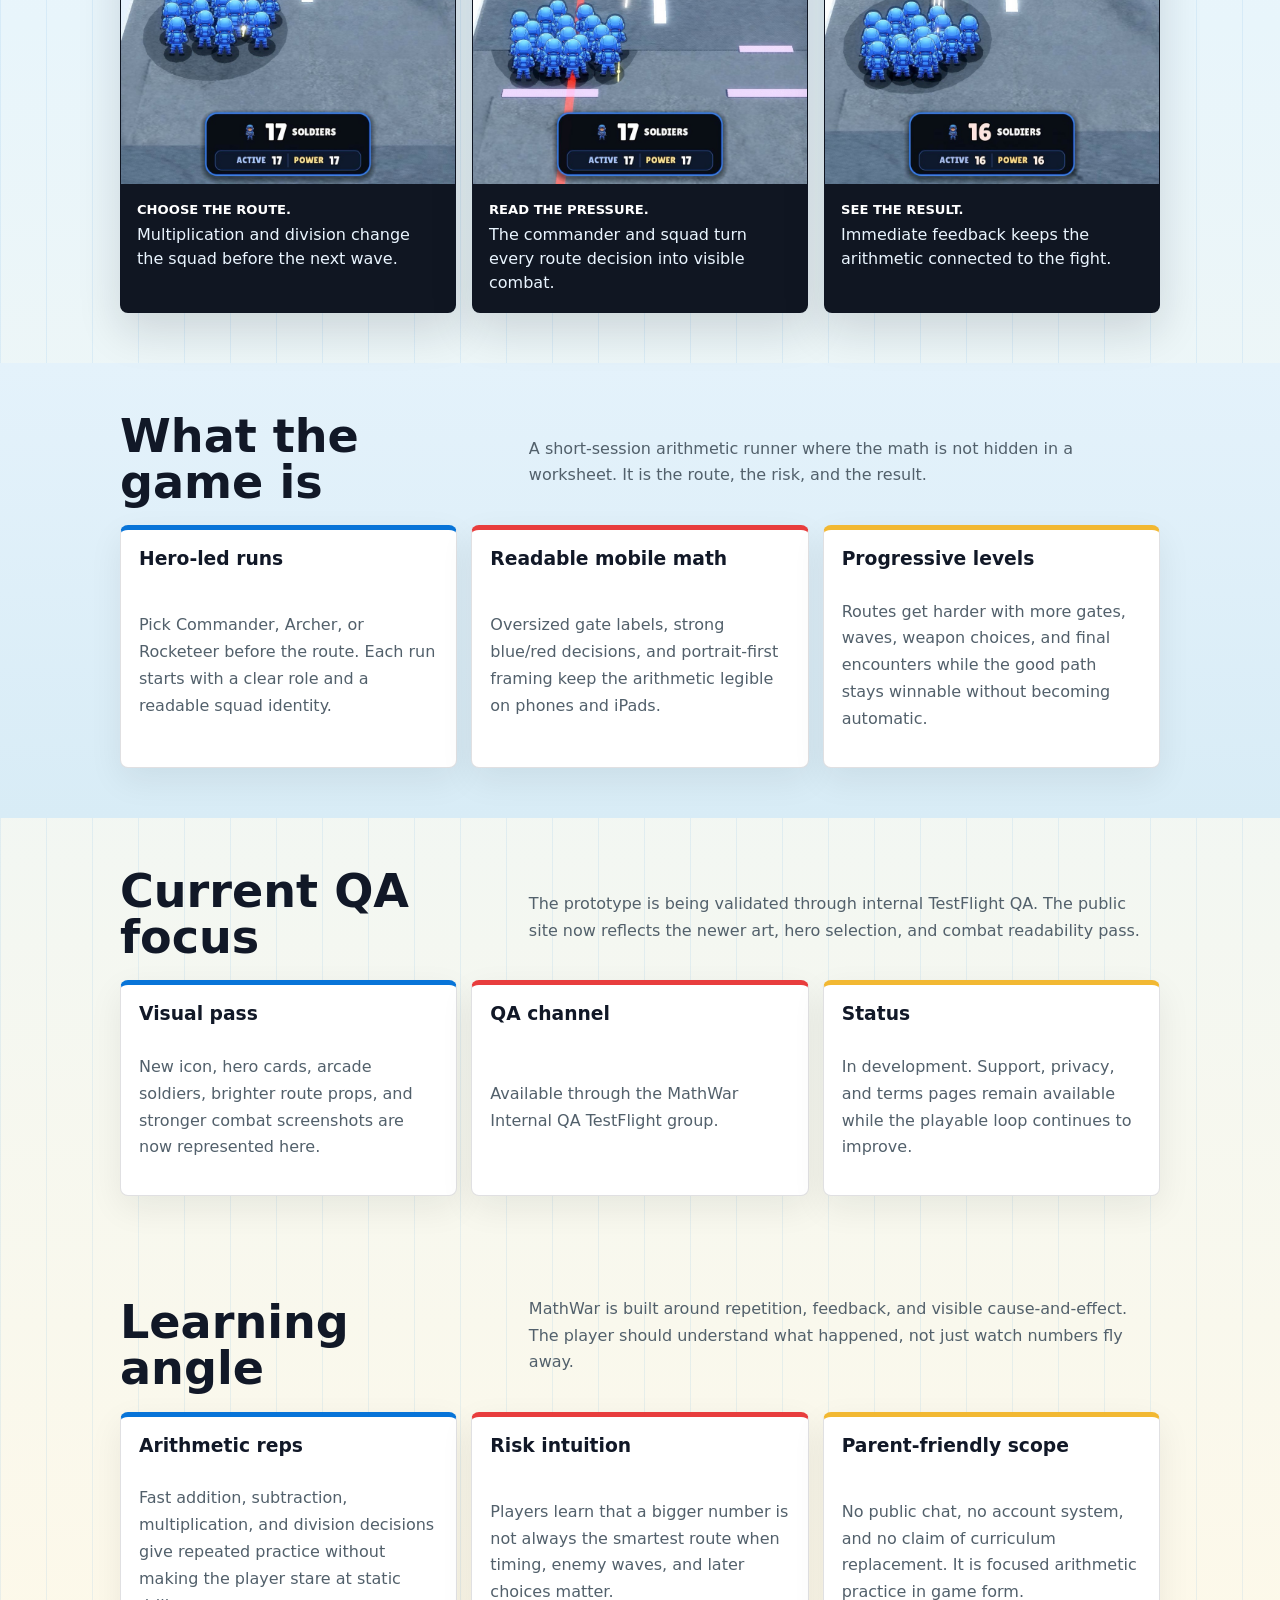
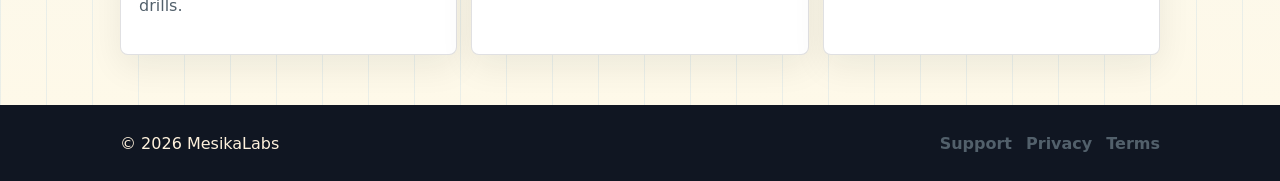
==== commit 42455a8e: "feat(ui): refresh MathWar gameplay proof" ====
--- a/index.html
+++ b/index.html
@@ -8,15 +8,15 @@
   <meta property="og:title" content="MathWar - Arcade Math Runner">
   <meta property="og:description" content="Arithmetic gates, growing squads, readable mobile numbers, and short high-energy runs.">
   <meta property="og:type" content="website">
-  <meta property="og:url" content="http://mathwar.mesikalabs.com/">
-  <meta property="og:image" content="http://mathwar.mesikalabs.com/assets/mathwar-hero-roster.png">
+  <meta property="og:url" content="https://mathwar.mesikalabs.com/">
+  <meta property="og:image" content="https://mathwar.mesikalabs.com/assets/mathwar-hero-roster.png">
   <meta property="og:image:alt" content="MathWar current hero roster screenshot">
   <meta name="twitter:card" content="summary_large_image">
-  <link rel="canonical" href="http://mathwar.mesikalabs.com/">
+  <link rel="canonical" href="https://mathwar.mesikalabs.com/">
   <link rel="alternate" type="application/json" href="version.json">
   <link rel="icon" href="assets/mathwar-icon.png" type="image/png">
   <link rel="apple-touch-icon" href="assets/mathwar-icon.png">
-  <link rel="stylesheet" href="assets/site.css">
+  <link rel="stylesheet" href="assets/site.css?v=20260709gameplay2">
 </head>
 <body>
   <header class="shell nav">
@@ -90,16 +90,16 @@
         </div>
         <div class="proof-grid gameplay-grid">
           <figure class="proof-shot">
-            <img src="assets/gameplay/mathwar-gameplay-gates-current.jpg" alt="Current MathWar gameplay showing a squad approaching arithmetic gates" width="900" height="1600" loading="lazy">
-            <figcaption>Hero-led squads enter oversized arithmetic gates.</figcaption>
+            <img src="assets/gameplay/mathwar-gameplay-gates-current.jpg?v=20260709" alt="Current MathWar level five gameplay showing a blue squad choosing between multiplication and division gates" width="900" height="1600" loading="lazy">
+            <figcaption><strong>Choose the route.</strong> Multiplication and division change the squad before the next wave.</figcaption>
           </figure>
           <figure class="proof-shot">
-            <img src="assets/gameplay/mathwar-gameplay-combat-current.jpg" alt="Current MathWar gameplay showing a large blue squad shooting red enemies" width="900" height="1600" loading="lazy">
-            <figcaption>Combat pressure makes the math result visible immediately.</figcaption>
+            <img src="assets/gameplay/mathwar-gameplay-combat-current.jpg?v=20260709" alt="Current MathWar level five gameplay showing the blue commander firing into a red enemy formation" width="900" height="1600" loading="lazy">
+            <figcaption><strong>Read the pressure.</strong> The commander and squad turn every route decision into visible combat.</figcaption>
           </figure>
           <figure class="proof-shot">
-            <img src="assets/gameplay/mathwar-gameplay-horde-current.jpg" alt="Current MathWar gameplay showing a large squad advancing through enemy waves" width="900" height="1600" loading="lazy">
-            <figcaption>Large squads stay readable as the route escalates.</figcaption>
+            <img src="assets/gameplay/mathwar-gameplay-horde-current.jpg?v=20260709" alt="Current MathWar level five gameplay showing a smart bonus during a large enemy encounter" width="900" height="1600" loading="lazy">
+            <figcaption><strong>See the result.</strong> Immediate feedback keeps the arithmetic connected to the fight.</figcaption>
           </figure>
         </div>
       </div>
--- a/assets/site.css
+++ b/assets/site.css
@@ -390,15 +390,26 @@
 }
 
 .gameplay-grid .proof-shot img {
-  height: 558px;
+  height: auto;
+  aspect-ratio: 9 / 16;
   object-fit: cover;
   object-position: top center;
 }
 
 .proof-shot figcaption {
-  padding: 13px;
+  min-height: 92px;
+  padding: 16px;
   color: #eaf5ff;
   line-height: 1.52;
+}
+
+.proof-shot figcaption strong {
+  display: block;
+  margin-bottom: 3px;
+  color: #ffffff;
+  font-size: 0.82rem;
+  letter-spacing: 0;
+  text-transform: uppercase;
 }
 
 .card {
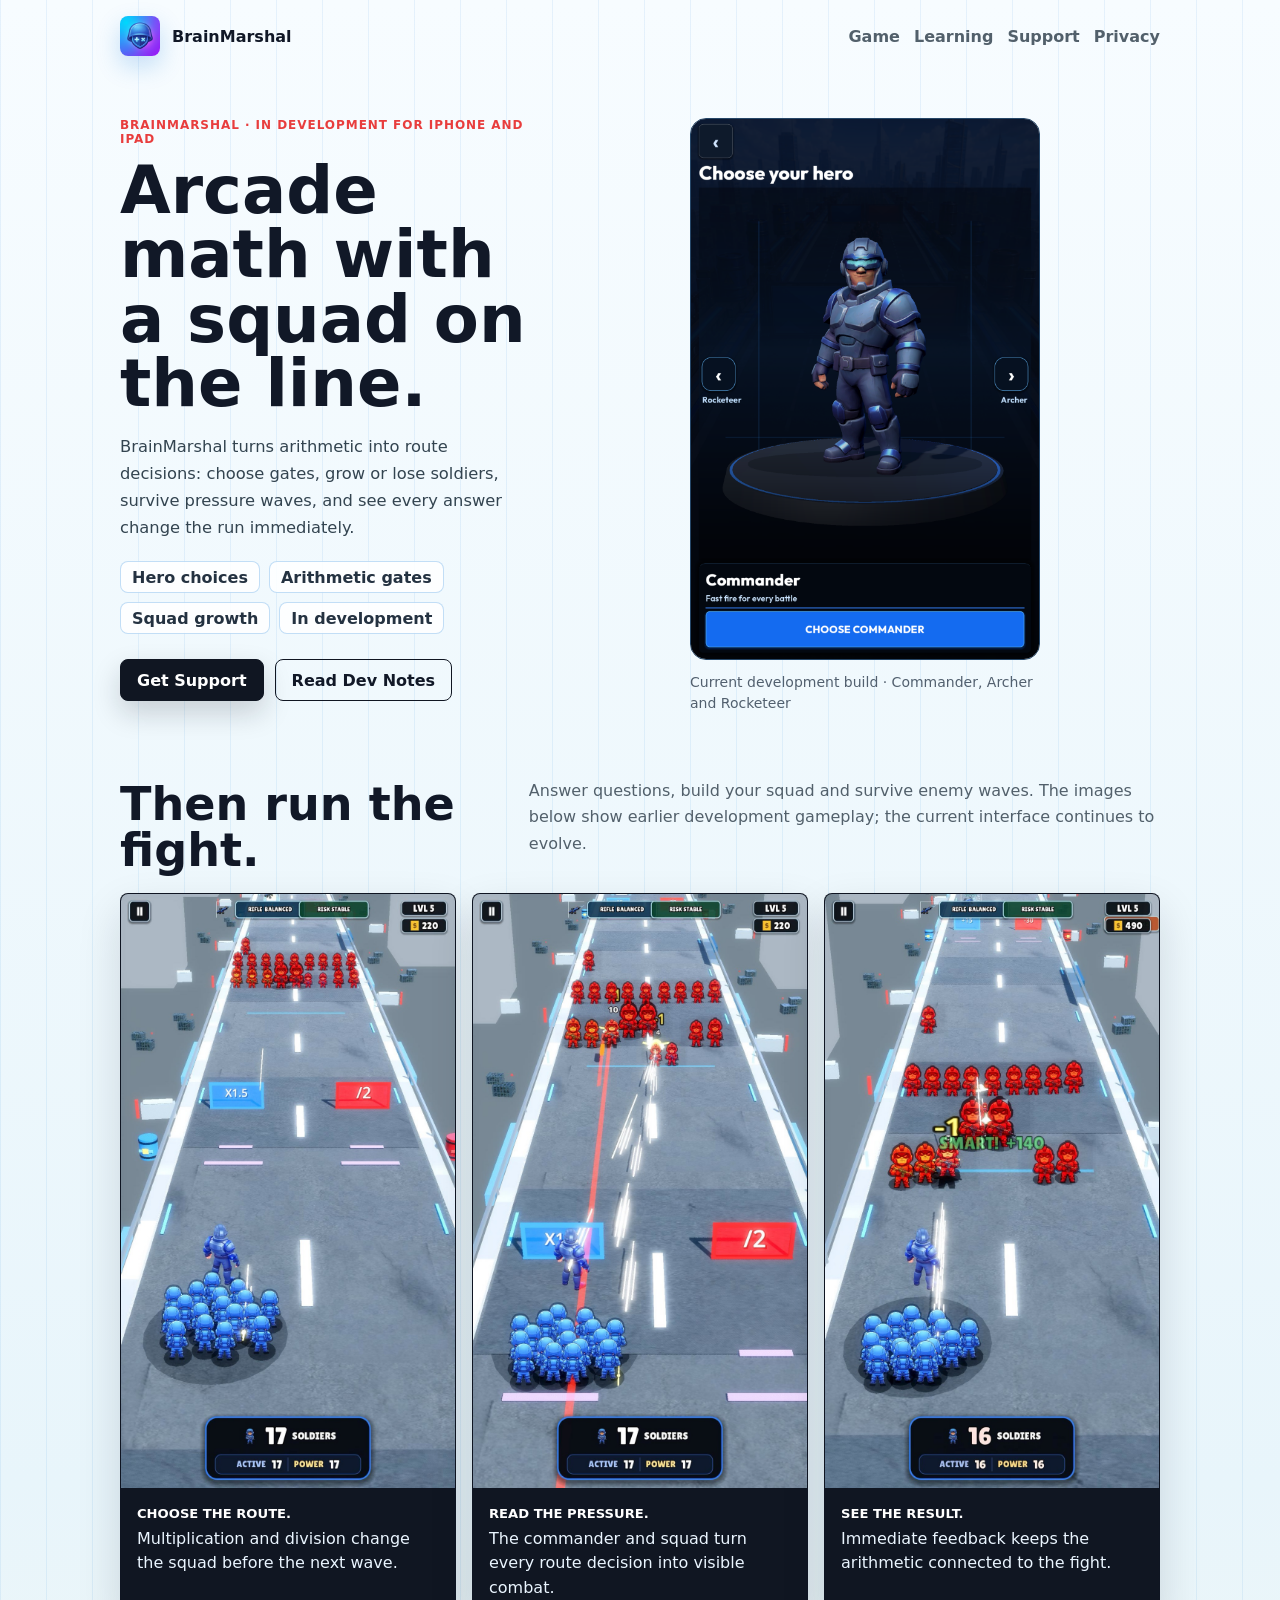
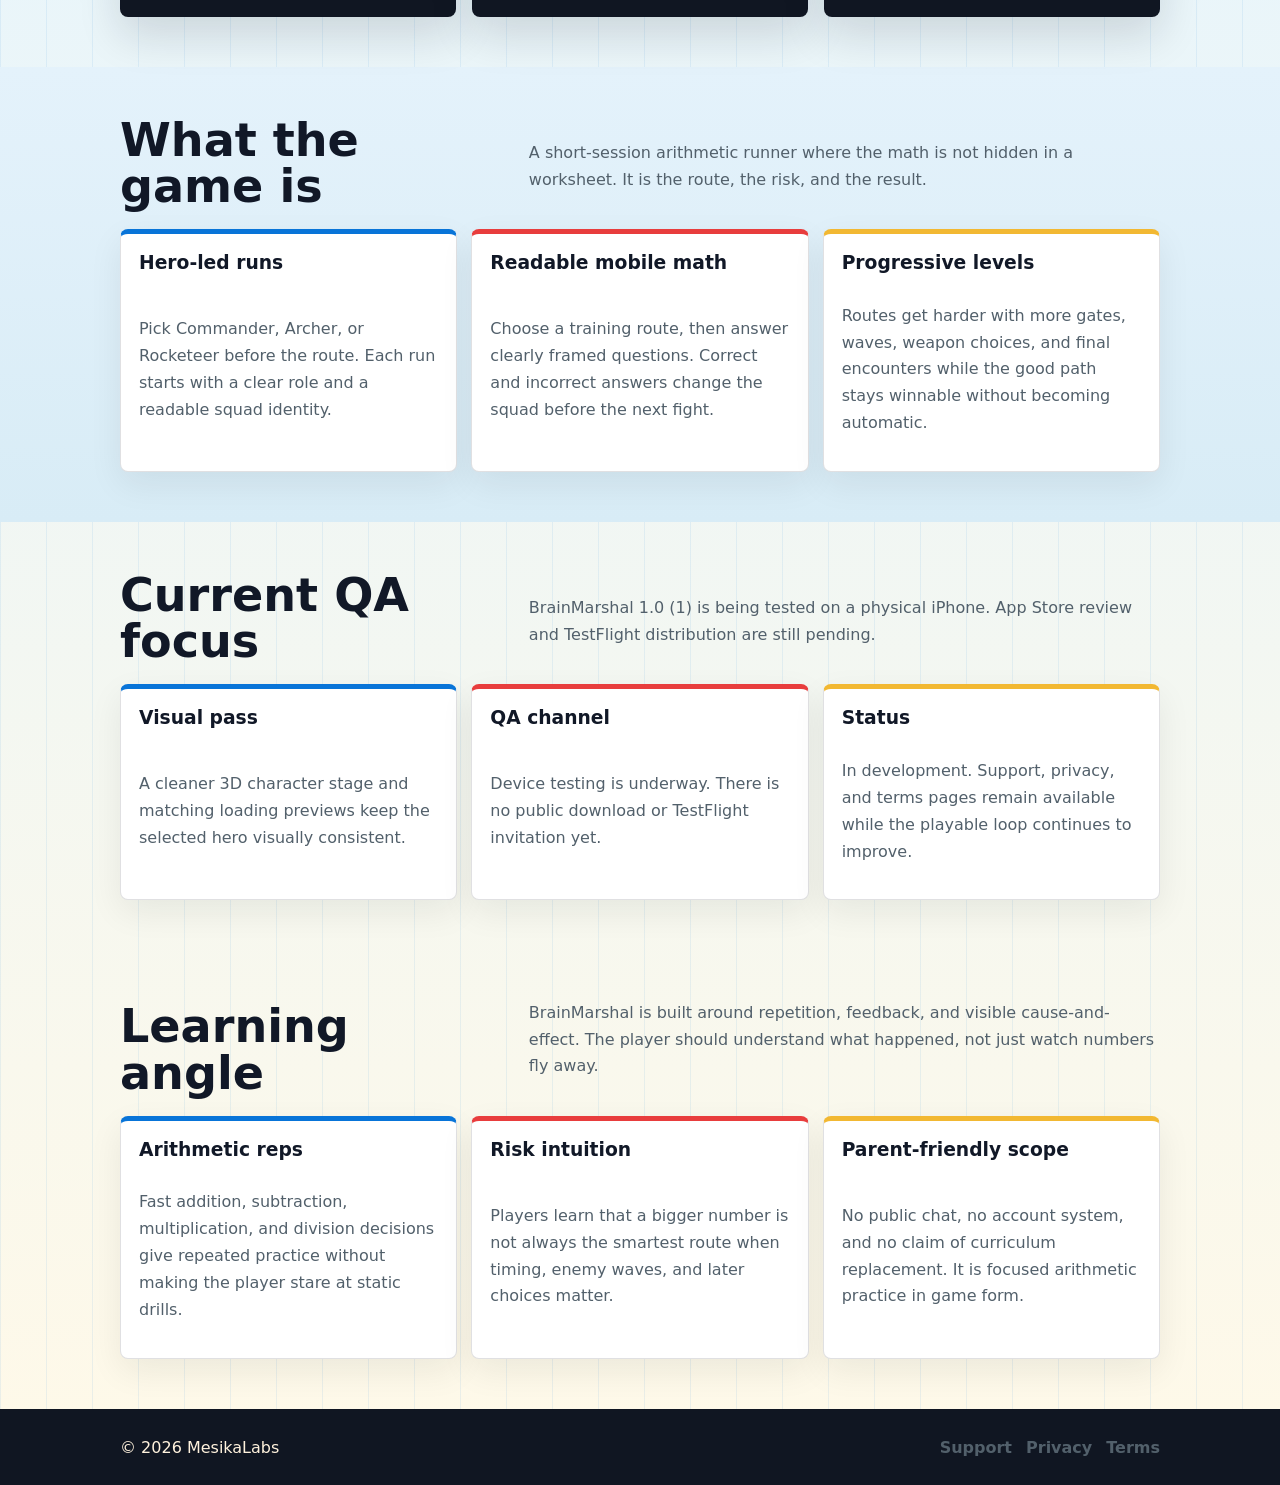
==== commit 1ae5c66a: "Rebrand public site as BrainMarshal and refresh development status" ====
--- a/index.html
+++ b/index.html
@@ -3,26 +3,26 @@
 <head>
   <meta charset="utf-8">
   <meta name="viewport" content="width=device-width, initial-scale=1">
-  <title>MathWar - Arcade Math Runner for iPhone and iPad</title>
-  <meta name="description" content="MathWar is an in-development iOS arcade math runner where arithmetic gates shape your squad before each fight. Built for readable, high-energy practice.">
-  <meta property="og:title" content="MathWar - Arcade Math Runner">
+  <title>BrainMarshal - Arcade Math Runner for iPhone and iPad</title>
+  <meta name="description" content="BrainMarshal is an in-development iOS arcade math runner where arithmetic gates shape your squad before each fight. Built for readable, high-energy practice.">
+  <meta property="og:title" content="BrainMarshal - Arcade Math Runner">
   <meta property="og:description" content="Arithmetic gates, growing squads, readable mobile numbers, and short high-energy runs.">
   <meta property="og:type" content="website">
   <meta property="og:url" content="https://mathwar.mesikalabs.com/">
-  <meta property="og:image" content="https://mathwar.mesikalabs.com/assets/mathwar-hero-roster.png">
-  <meta property="og:image:alt" content="MathWar current hero roster screenshot">
+  <meta property="og:image" content="https://mathwar.mesikalabs.com/assets/brainmarshal-hero-select.png">
+  <meta property="og:image:alt" content="BrainMarshal current hero roster screenshot">
   <meta name="twitter:card" content="summary_large_image">
   <link rel="canonical" href="https://mathwar.mesikalabs.com/">
   <link rel="alternate" type="application/json" href="version.json">
   <link rel="icon" href="assets/mathwar-icon.png" type="image/png">
   <link rel="apple-touch-icon" href="assets/mathwar-icon.png">
-  <link rel="stylesheet" href="assets/site.css?v=20260709gameplay2">
+  <link rel="stylesheet" href="assets/site.css?v=20260908brainmarshal">
 </head>
 <body>
   <header class="shell nav">
-    <a class="brand" href="./" aria-label="MathWar home">
+    <a class="brand" href="./" aria-label="BrainMarshal home">
       <img src="assets/mathwar-icon.png" alt="" width="1024" height="1024">
-      <span>MathWar</span>
+      <span>BrainMarshal</span>
     </a>
     <nav class="links" aria-label="Primary navigation">
       <a href="#game">Game</a>
@@ -36,49 +36,24 @@
     <section class="hero">
       <div class="shell hero-grid">
         <div>
-          <p class="eyebrow">Prototype in active QA for iPhone and iPad</p>
+          <p class="eyebrow">BrainMarshal · In development for iPhone and iPad</p>
           <h1>Arcade math with a squad on the line.</h1>
-          <p class="lede">MathWar turns arithmetic into route decisions: choose gates, grow or lose soldiers, survive pressure waves, and see every answer change the run immediately.</p>
-          <div class="game-stats" aria-label="MathWar gameplay highlights">
+          <p class="lede">BrainMarshal turns arithmetic into route decisions: choose gates, grow or lose soldiers, survive pressure waves, and see every answer change the run immediately.</p>
+          <div class="game-stats" aria-label="BrainMarshal gameplay highlights">
             <span>Hero choices</span>
             <span>Arithmetic gates</span>
             <span>Squad growth</span>
-            <span>Internal QA</span>
+            <span>In development</span>
           </div>
           <div class="actions">
             <a class="button primary" href="support/">Get Support</a>
             <a class="button secondary" href="blog/">Read Dev Notes</a>
           </div>
         </div>
-        <div class="preview hero-roster-preview" aria-label="MathWar current hero choices">
-          <h2>Choose your hero</h2>
-          <div class="hero-card commander-card">
-            <img src="assets/heroes/commander.png" alt="Commander hero" width="320" height="320" fetchpriority="high" decoding="sync">
-            <div>
-              <strong>Commander</strong>
-              <span>Balanced rapid fire</span>
-            </div>
-          </div>
-          <div class="hero-card archer-card">
-            <img src="assets/heroes/archer.png" alt="Archer hero" width="320" height="320" decoding="async">
-            <div>
-              <strong>Archer</strong>
-              <span>Arrows that pierce a line of foes</span>
-            </div>
-          </div>
-          <div class="hero-card rocketeer-card">
-            <img src="assets/heroes/rocketeer.png" alt="Rocketeer hero" width="320" height="320" decoding="async">
-            <div>
-              <strong>Rocketeer</strong>
-              <span>Rockets that blast clusters</span>
-            </div>
-          </div>
-          <div class="hero-roster-stage" aria-hidden="true"></div>
-          <div class="preview-note">
-            <strong>New prototype visuals</strong>
-            <span>Hero select, arcade soldiers, brighter combat lanes, and readable mobile UI.</span>
-          </div>
-        </div>
+        <figure class="current-preview">
+          <img src="assets/brainmarshal-hero-select.png" alt="BrainMarshal character selection with the Commander on a tactical platform" width="1179" height="2556" fetchpriority="high">
+          <figcaption>Current development build · Commander, Archer and Rocketeer</figcaption>
+        </figure>
       </div>
     </section>
 
@@ -86,19 +61,19 @@
       <div class="shell">
         <div class="section-head">
           <h2 id="proof-title">Then run the fight.</h2>
-          <p>After choosing a hero, the current build moves into arithmetic gates, squad growth, pressure waves, and readable combat lanes.</p>
+          <p>Answer questions, build your squad and survive enemy waves. The images below show earlier development gameplay; the current interface continues to evolve.</p>
         </div>
         <div class="proof-grid gameplay-grid">
           <figure class="proof-shot">
-            <img src="assets/gameplay/mathwar-gameplay-gates-current.jpg?v=20260709" alt="Current MathWar level five gameplay showing a blue squad choosing between multiplication and division gates" width="900" height="1600" loading="lazy">
+            <img src="assets/gameplay/mathwar-gameplay-gates-current.jpg?v=20260709" alt="Earlier development level five gameplay showing a blue squad choosing between multiplication and division gates" width="900" height="1600" loading="lazy">
             <figcaption><strong>Choose the route.</strong> Multiplication and division change the squad before the next wave.</figcaption>
           </figure>
           <figure class="proof-shot">
-            <img src="assets/gameplay/mathwar-gameplay-combat-current.jpg?v=20260709" alt="Current MathWar level five gameplay showing the blue commander firing into a red enemy formation" width="900" height="1600" loading="lazy">
+            <img src="assets/gameplay/mathwar-gameplay-combat-current.jpg?v=20260709" alt="Earlier development level five gameplay showing the blue commander firing into a red enemy formation" width="900" height="1600" loading="lazy">
             <figcaption><strong>Read the pressure.</strong> The commander and squad turn every route decision into visible combat.</figcaption>
           </figure>
           <figure class="proof-shot">
-            <img src="assets/gameplay/mathwar-gameplay-horde-current.jpg?v=20260709" alt="Current MathWar level five gameplay showing a smart bonus during a large enemy encounter" width="900" height="1600" loading="lazy">
+            <img src="assets/gameplay/mathwar-gameplay-horde-current.jpg?v=20260709" alt="Earlier development level five gameplay showing a smart bonus during a large enemy encounter" width="900" height="1600" loading="lazy">
             <figcaption><strong>See the result.</strong> Immediate feedback keeps the arithmetic connected to the fight.</figcaption>
           </figure>
         </div>
@@ -118,7 +93,7 @@
           </article>
           <article class="card">
             <h3>Readable mobile math</h3>
-            <p>Oversized gate labels, strong blue/red decisions, and portrait-first framing keep the arithmetic legible on phones and iPads.</p>
+            <p>Choose a training route, then answer clearly framed questions. Correct and incorrect answers change the squad before the next fight.</p>
           </article>
           <article class="card">
             <h3>Progressive levels</h3>
@@ -132,16 +107,16 @@
       <div class="shell">
         <div class="section-head">
           <h2 id="release-title">Current QA focus</h2>
-          <p>The prototype is being validated through internal TestFlight QA. The public site now reflects the newer art, hero selection, and combat readability pass.</p>
+          <p>BrainMarshal 1.0 (1) is being tested on a physical iPhone. App Store review and TestFlight distribution are still pending.</p>
         </div>
         <div class="grid">
           <article class="card">
             <h3>Visual pass</h3>
-            <p>New icon, hero cards, arcade soldiers, brighter route props, and stronger combat screenshots are now represented here.</p>
+            <p>A cleaner 3D character stage and matching loading previews keep the selected hero visually consistent.</p>
           </article>
           <article class="card">
             <h3>QA channel</h3>
-            <p>Available through the MathWar Internal QA TestFlight group.</p>
+            <p>Device testing is underway. There is no public download or TestFlight invitation yet.</p>
           </article>
           <article class="card">
             <h3>Status</h3>
@@ -155,7 +130,7 @@
       <div class="shell">
         <div class="section-head">
           <h2>Learning angle</h2>
-          <p>MathWar is built around repetition, feedback, and visible cause-and-effect. The player should understand what happened, not just watch numbers fly away.</p>
+          <p>BrainMarshal is built around repetition, feedback, and visible cause-and-effect. The player should understand what happened, not just watch numbers fly away.</p>
         </div>
         <div class="grid">
           <article class="card">
--- a/assets/site.css
+++ b/assets/site.css
@@ -579,3 +579,9 @@
     height: 468px;
   }
 }
+
+/* Current in-game proof, kept separate from the archived roster composition. */
+.current-preview { margin: 0 auto; width: min(100%, 350px); }
+.current-preview img { display: block; width: 100%; height: auto; border: 1px solid #254667; border-radius: 16px; }
+.current-preview figcaption { margin-top: 12px; color: #52606f; font-size: 14px; line-height: 1.5; }
+@media (max-width: 760px) { .nav { flex-wrap: wrap; gap: 16px; } .brand { font-size: 22px; } }
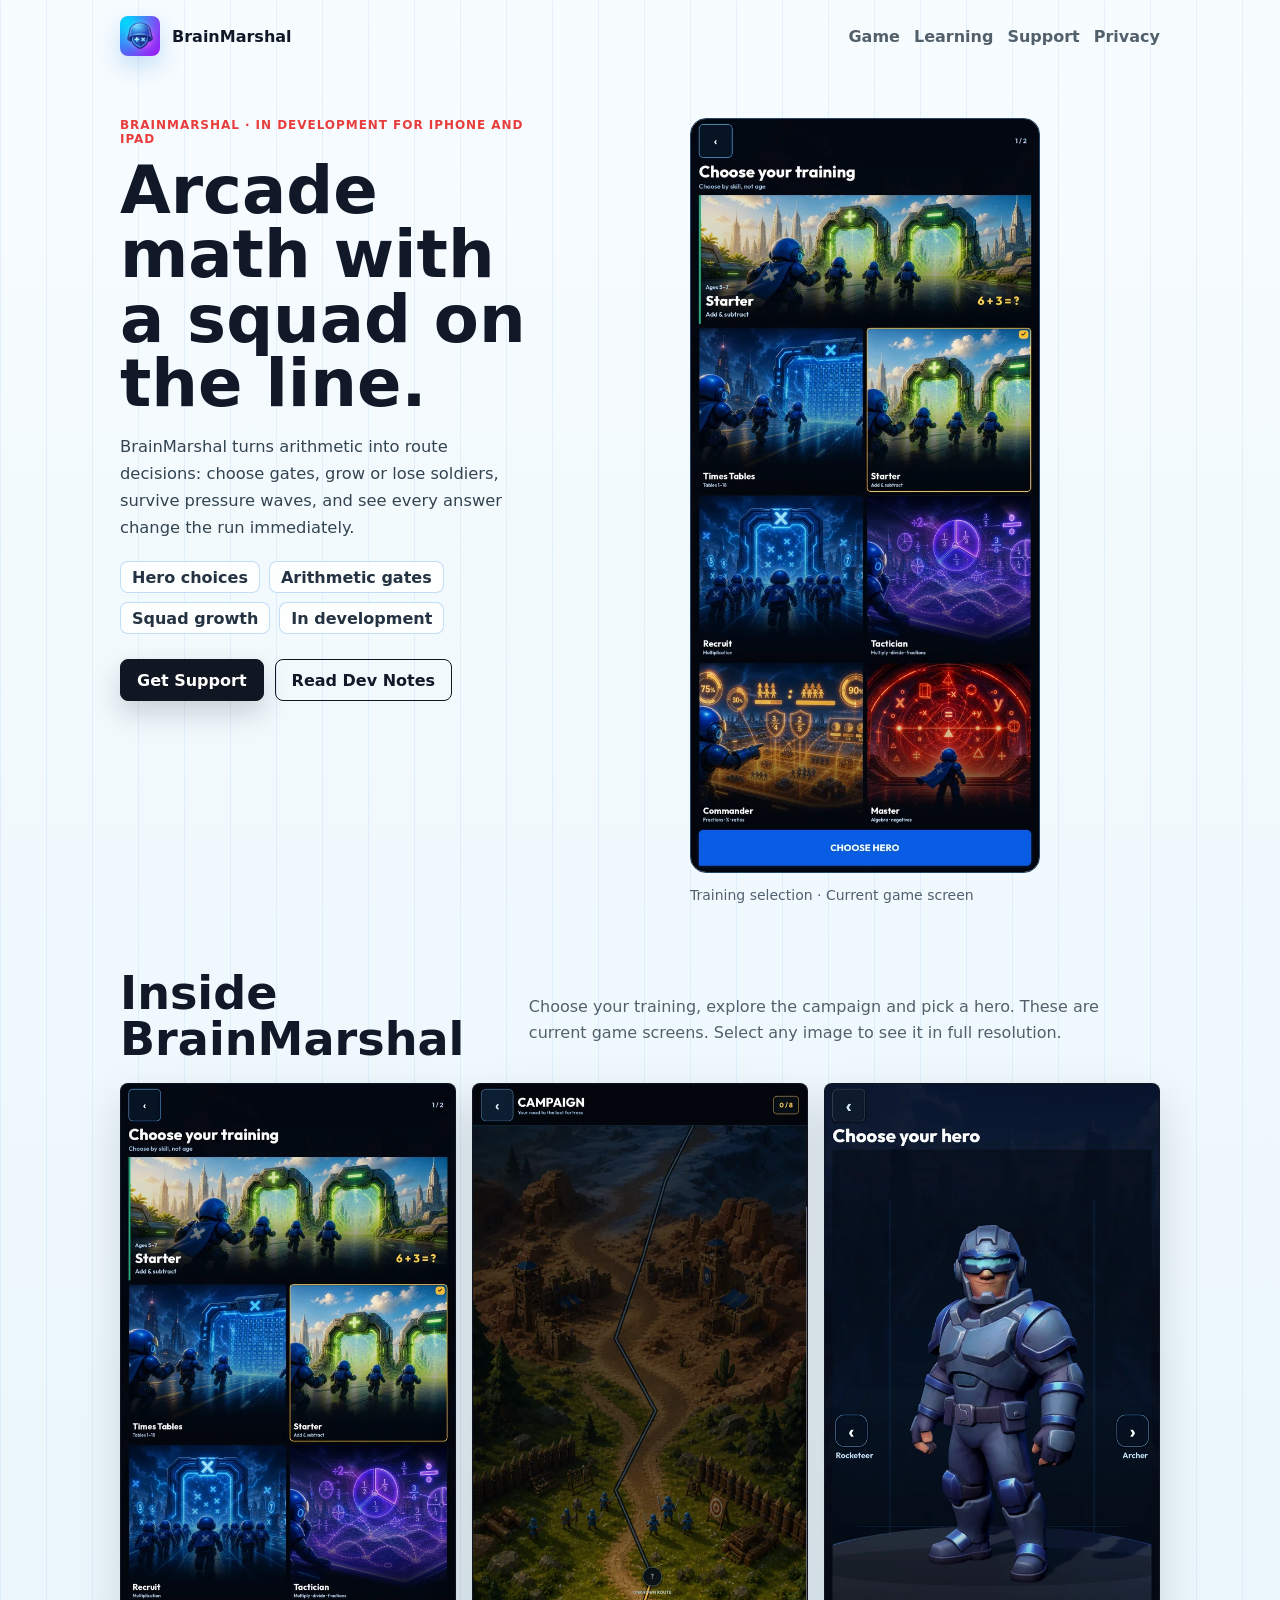
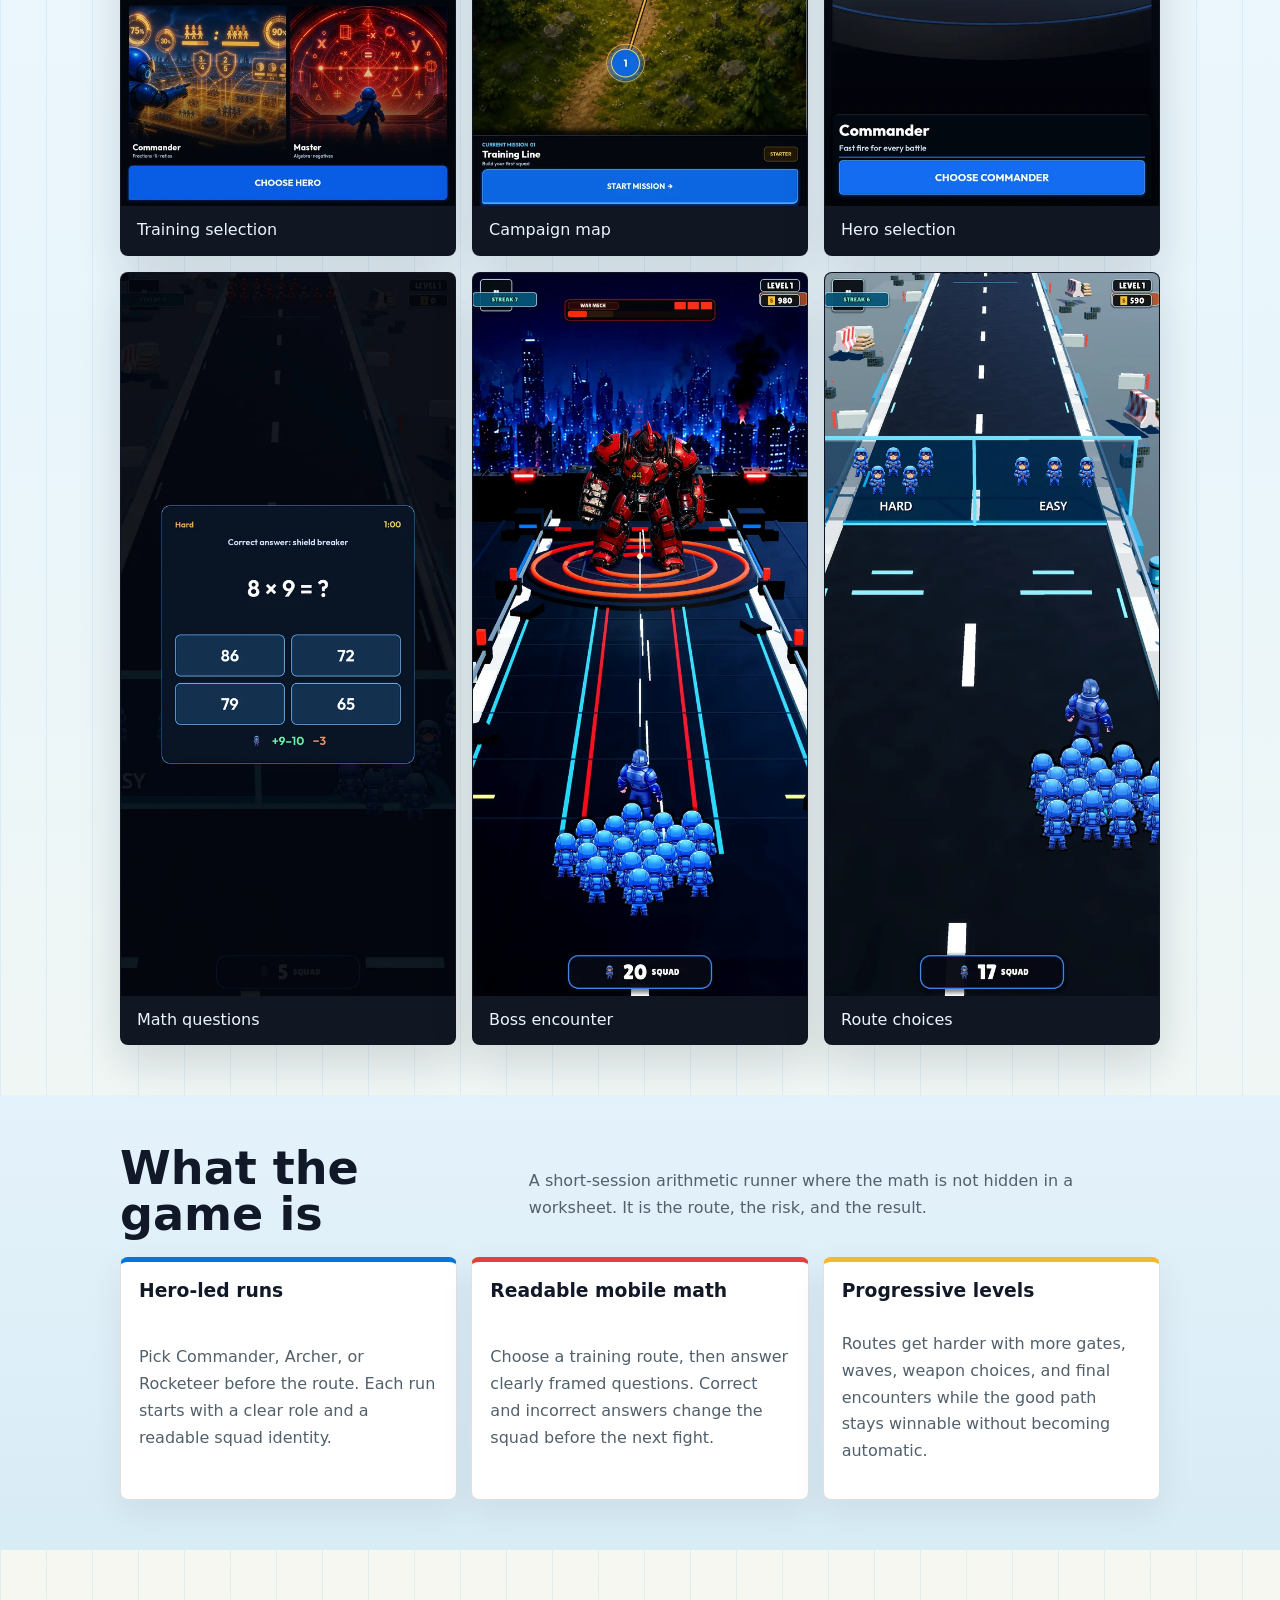
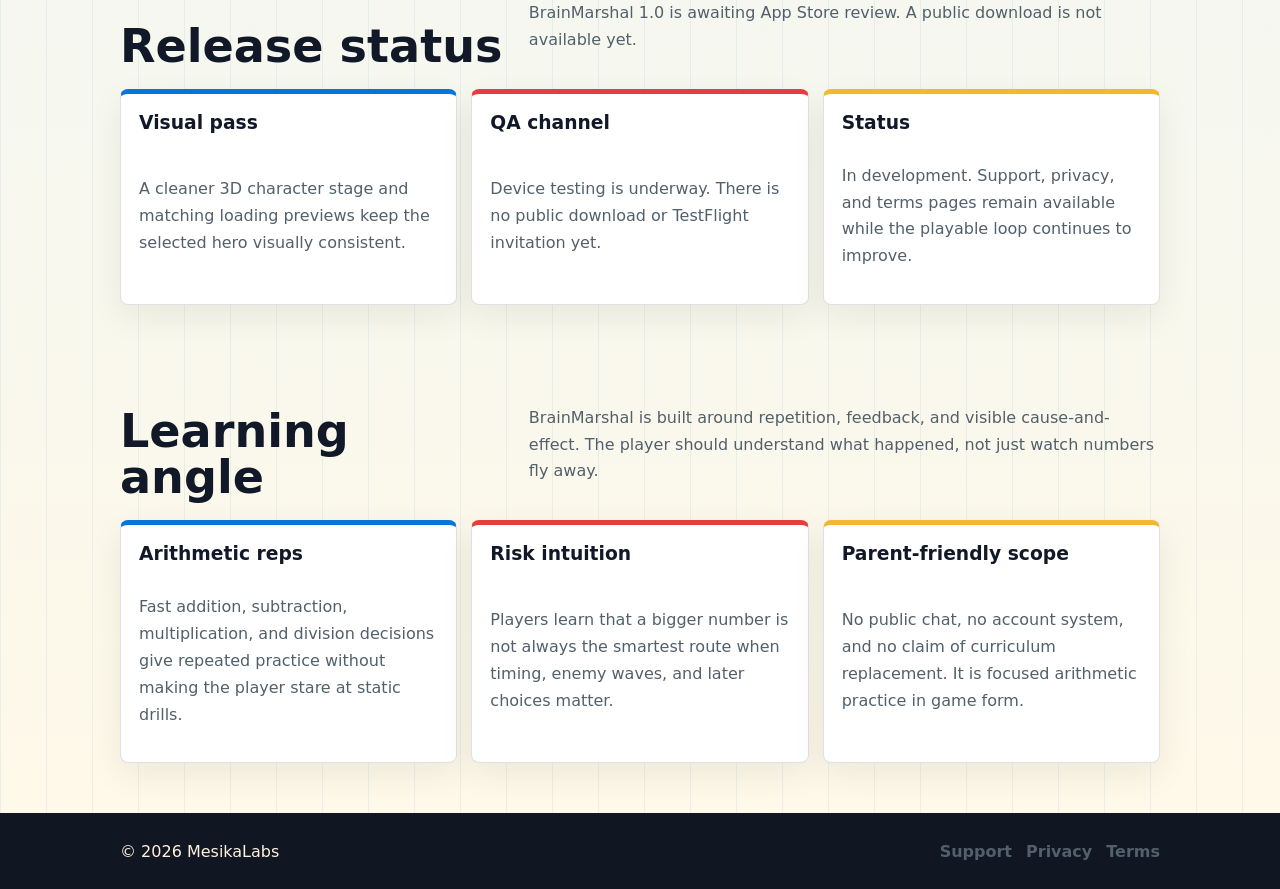
==== commit d2ce3e4c: "Refresh BrainMarshal site with approved clean screenshots" ====
--- a/index.html
+++ b/index.html
@@ -8,15 +8,15 @@
   <meta property="og:title" content="BrainMarshal - Arcade Math Runner">
   <meta property="og:description" content="Arithmetic gates, growing squads, readable mobile numbers, and short high-energy runs.">
   <meta property="og:type" content="website">
-  <meta property="og:url" content="https://mathwar.mesikalabs.com/">
-  <meta property="og:image" content="https://mathwar.mesikalabs.com/assets/brainmarshal-hero-select.png">
-  <meta property="og:image:alt" content="BrainMarshal current hero roster screenshot">
+  <meta property="og:url" content="https://brainmarshal.mesikalabs.com/">
+  <meta property="og:image" content="https://brainmarshal.mesikalabs.com/assets/screenshots/2026-09-15/source/01-level-selection.png">
+  <meta property="og:image:alt" content="BrainMarshal training selection screen">
   <meta name="twitter:card" content="summary_large_image">
-  <link rel="canonical" href="https://mathwar.mesikalabs.com/">
+  <link rel="canonical" href="https://brainmarshal.mesikalabs.com/">
   <link rel="alternate" type="application/json" href="version.json">
   <link rel="icon" href="assets/mathwar-icon.png" type="image/png">
   <link rel="apple-touch-icon" href="assets/mathwar-icon.png">
-  <link rel="stylesheet" href="assets/site.css?v=20260908brainmarshal">
+  <link rel="stylesheet" href="assets/site.css?v=20260915clean">
 </head>
 <body>
   <header class="shell nav">
@@ -51,8 +51,8 @@
           </div>
         </div>
         <figure class="current-preview">
-          <img src="assets/brainmarshal-hero-select.png" alt="BrainMarshal character selection with the Commander on a tactical platform" width="1179" height="2556" fetchpriority="high">
-          <figcaption>Current development build · Commander, Archer and Rocketeer</figcaption>
+          <img src="assets/screenshots/2026-09-15/01-level-selection.webp" alt="BrainMarshal training selection with six illustrated skill levels" width="1242" height="2688" fetchpriority="high">
+          <figcaption>Training selection · Current game screen</figcaption>
         </figure>
       </div>
     </section>
@@ -60,21 +60,45 @@
     <section class="section proof-section" aria-labelledby="proof-title">
       <div class="shell">
         <div class="section-head">
-          <h2 id="proof-title">Then run the fight.</h2>
-          <p>Answer questions, build your squad and survive enemy waves. The images below show earlier development gameplay; the current interface continues to evolve.</p>
+          <h2 id="proof-title">Inside BrainMarshal</h2>
+          <p>Choose your training, explore the campaign and pick a hero. These are current game screens. Select any image to see it in full resolution.</p>
         </div>
         <div class="proof-grid gameplay-grid">
           <figure class="proof-shot">
-            <img src="assets/gameplay/mathwar-gameplay-gates-current.jpg?v=20260709" alt="Earlier development level five gameplay showing a blue squad choosing between multiplication and division gates" width="900" height="1600" loading="lazy">
-            <figcaption><strong>Choose the route.</strong> Multiplication and division change the squad before the next wave.</figcaption>
+            <a href="assets/screenshots/2026-09-15/source/01-level-selection.png" aria-label="View training selection in full resolution">
+              <img src="assets/screenshots/2026-09-15/01-level-selection.webp" alt="Six illustrated training choices, including Times Tables, Starter and Master" width="1242" height="2688" loading="lazy">
+            </a>
+            <figcaption>Training selection</figcaption>
           </figure>
           <figure class="proof-shot">
-            <img src="assets/gameplay/mathwar-gameplay-combat-current.jpg?v=20260709" alt="Earlier development level five gameplay showing the blue commander firing into a red enemy formation" width="900" height="1600" loading="lazy">
-            <figcaption><strong>Read the pressure.</strong> The commander and squad turn every route decision into visible combat.</figcaption>
+            <a href="assets/screenshots/2026-09-15/source/02-campaign-map.png" aria-label="View campaign map in full resolution">
+              <img src="assets/screenshots/2026-09-15/02-campaign-map.webp" alt="The campaign route with the first mission selected" width="1242" height="2688" loading="lazy">
+            </a>
+            <figcaption>Campaign map</figcaption>
           </figure>
           <figure class="proof-shot">
-            <img src="assets/gameplay/mathwar-gameplay-horde-current.jpg?v=20260709" alt="Earlier development level five gameplay showing a smart bonus during a large enemy encounter" width="900" height="1600" loading="lazy">
-            <figcaption><strong>See the result.</strong> Immediate feedback keeps the arithmetic connected to the fight.</figcaption>
+            <a href="assets/screenshots/2026-09-15/source/03-pick-hero.png" aria-label="View hero selection in full resolution">
+              <img src="assets/screenshots/2026-09-15/03-pick-hero.webp" alt="The Commander on the hero selection platform" width="1242" height="2688" loading="lazy">
+            </a>
+            <figcaption>Hero selection</figcaption>
+          </figure>
+          <figure class="proof-shot">
+            <a href="assets/screenshots/2026-09-15/source/04-think-build.png" aria-label="View math questions in full resolution">
+              <img src="assets/screenshots/2026-09-15/04-think-build.webp" alt="A multiplication question with four possible answers" width="1242" height="2688" loading="lazy">
+            </a>
+            <figcaption>Math questions</figcaption>
+          </figure>
+          <figure class="proof-shot">
+            <a href="assets/screenshots/2026-09-15/source/05-boss-battle.png" aria-label="View boss encounter in full resolution">
+              <img src="assets/screenshots/2026-09-15/05-boss-battle.webp" alt="The squad facing the War Mech at the end of a mission" width="1242" height="2688" loading="lazy">
+            </a>
+            <figcaption>Boss encounter</figcaption>
+          </figure>
+          <figure class="proof-shot">
+            <a href="assets/screenshots/2026-09-15/source/06-choose-challenge.png" aria-label="View route choices in full resolution">
+              <img src="assets/screenshots/2026-09-15/06-choose-challenge.webp" alt="The squad approaching Hard and Easy arithmetic gates" width="1242" height="2688" loading="lazy">
+            </a>
+            <figcaption>Route choices</figcaption>
           </figure>
         </div>
       </div>
@@ -106,8 +130,8 @@
     <section class="section" aria-labelledby="release-title">
       <div class="shell">
         <div class="section-head">
-          <h2 id="release-title">Current QA focus</h2>
-          <p>BrainMarshal 1.0 (1) is being tested on a physical iPhone. App Store review and TestFlight distribution are still pending.</p>
+          <h2 id="release-title">Release status</h2>
+          <p>BrainMarshal 1.0 is awaiting App Store review. A public download is not available yet.</p>
         </div>
         <div class="grid">
           <article class="card">
--- a/assets/site.css
+++ b/assets/site.css
@@ -206,8 +206,8 @@
   width: 100%;
   height: min(72vh, 760px);
   border-radius: var(--radius);
-  aspect-ratio: 9 / 16;
-  object-fit: cover;
+  aspect-ratio: 1242 / 2688;
+  object-fit: contain;
   object-position: top center;
 }
 
@@ -391,8 +391,8 @@
 
 .gameplay-grid .proof-shot img {
   height: auto;
-  aspect-ratio: 9 / 16;
-  object-fit: cover;
+  aspect-ratio: 1242 / 2688;
+  object-fit: contain;
   object-position: top center;
 }
 
@@ -585,3 +585,8 @@
 .current-preview img { display: block; width: 100%; height: auto; border: 1px solid #254667; border-radius: 16px; }
 .current-preview figcaption { margin-top: 12px; color: #52606f; font-size: 14px; line-height: 1.5; }
 @media (max-width: 760px) { .nav { flex-wrap: wrap; gap: 16px; } .brand { font-size: 22px; } }
+
+/* Keep current game captures uncropped and directly inspectable. */
+.gameplay-grid .proof-shot a { display: block; }
+.gameplay-grid .proof-shot a:focus-visible { outline: 3px solid var(--cyan); outline-offset: -3px; }
+.gameplay-grid .proof-shot figcaption { min-height: 0; padding: 12px 16px; }
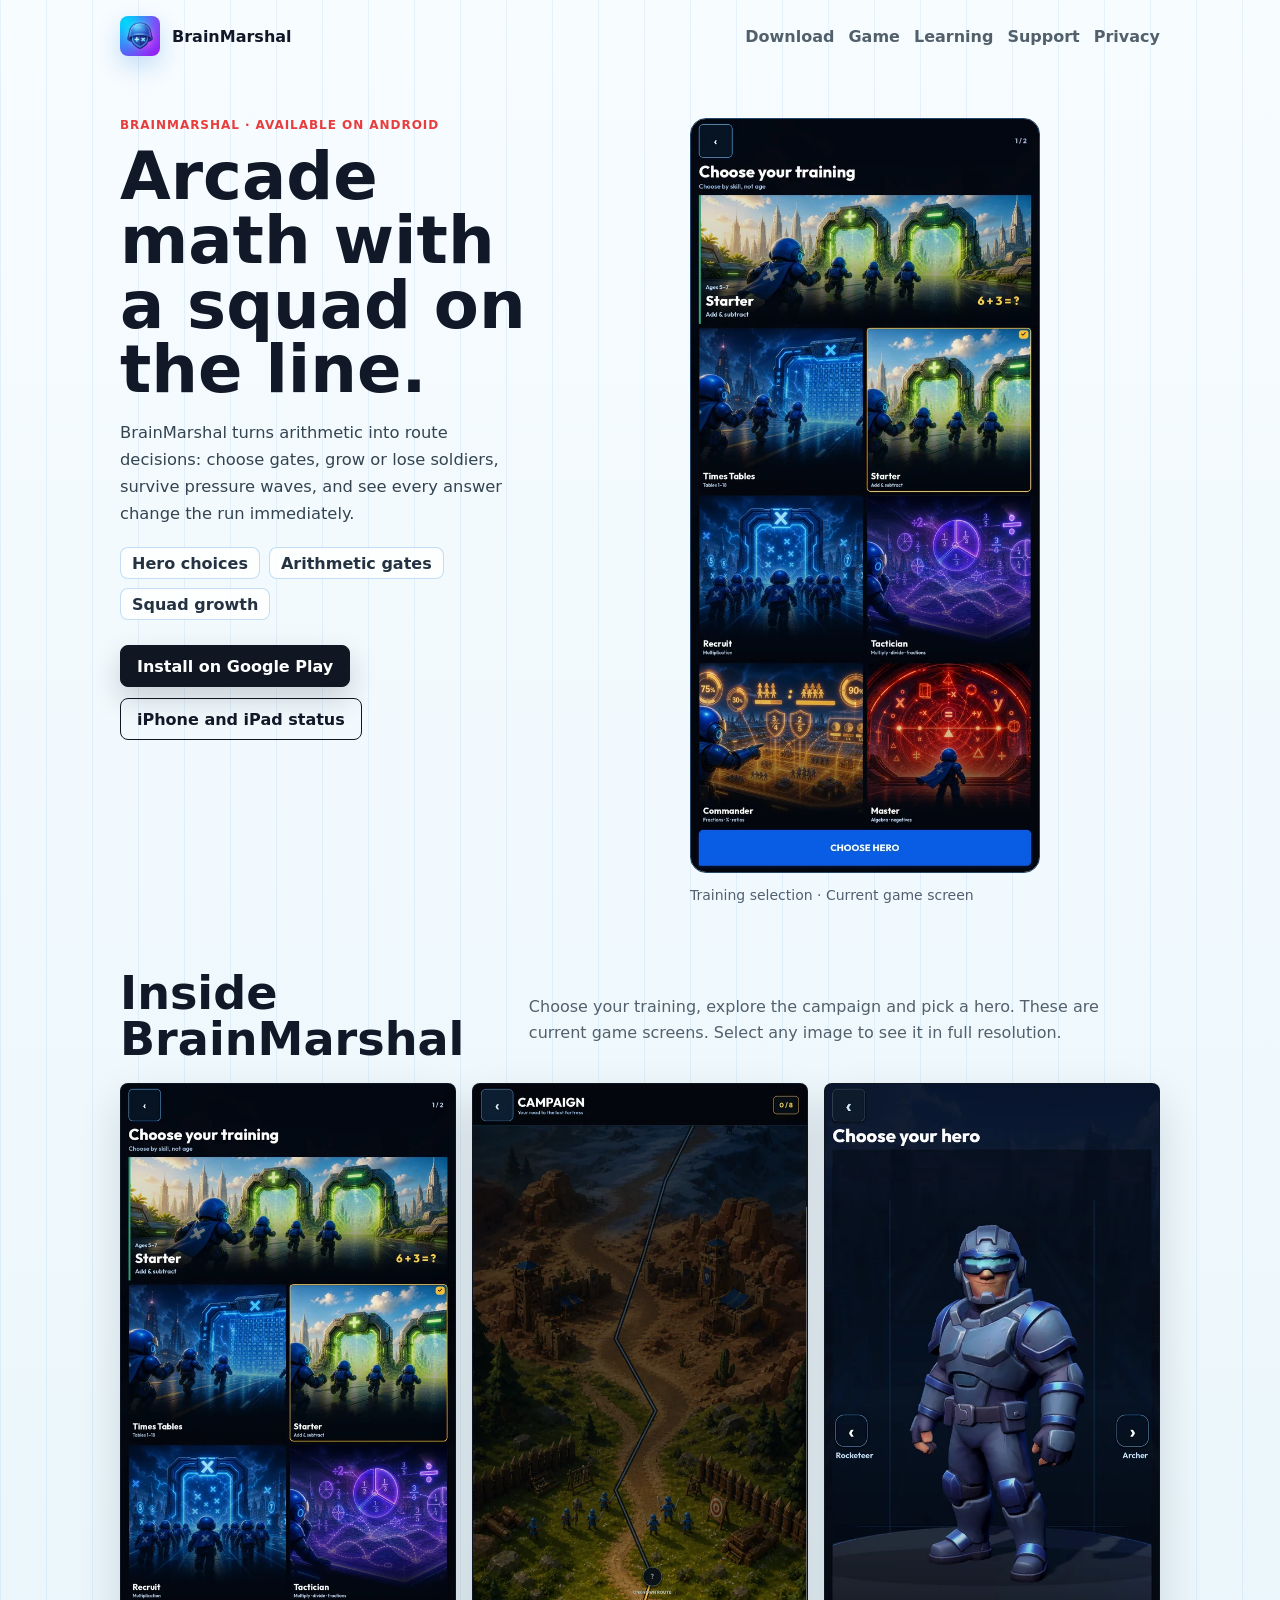
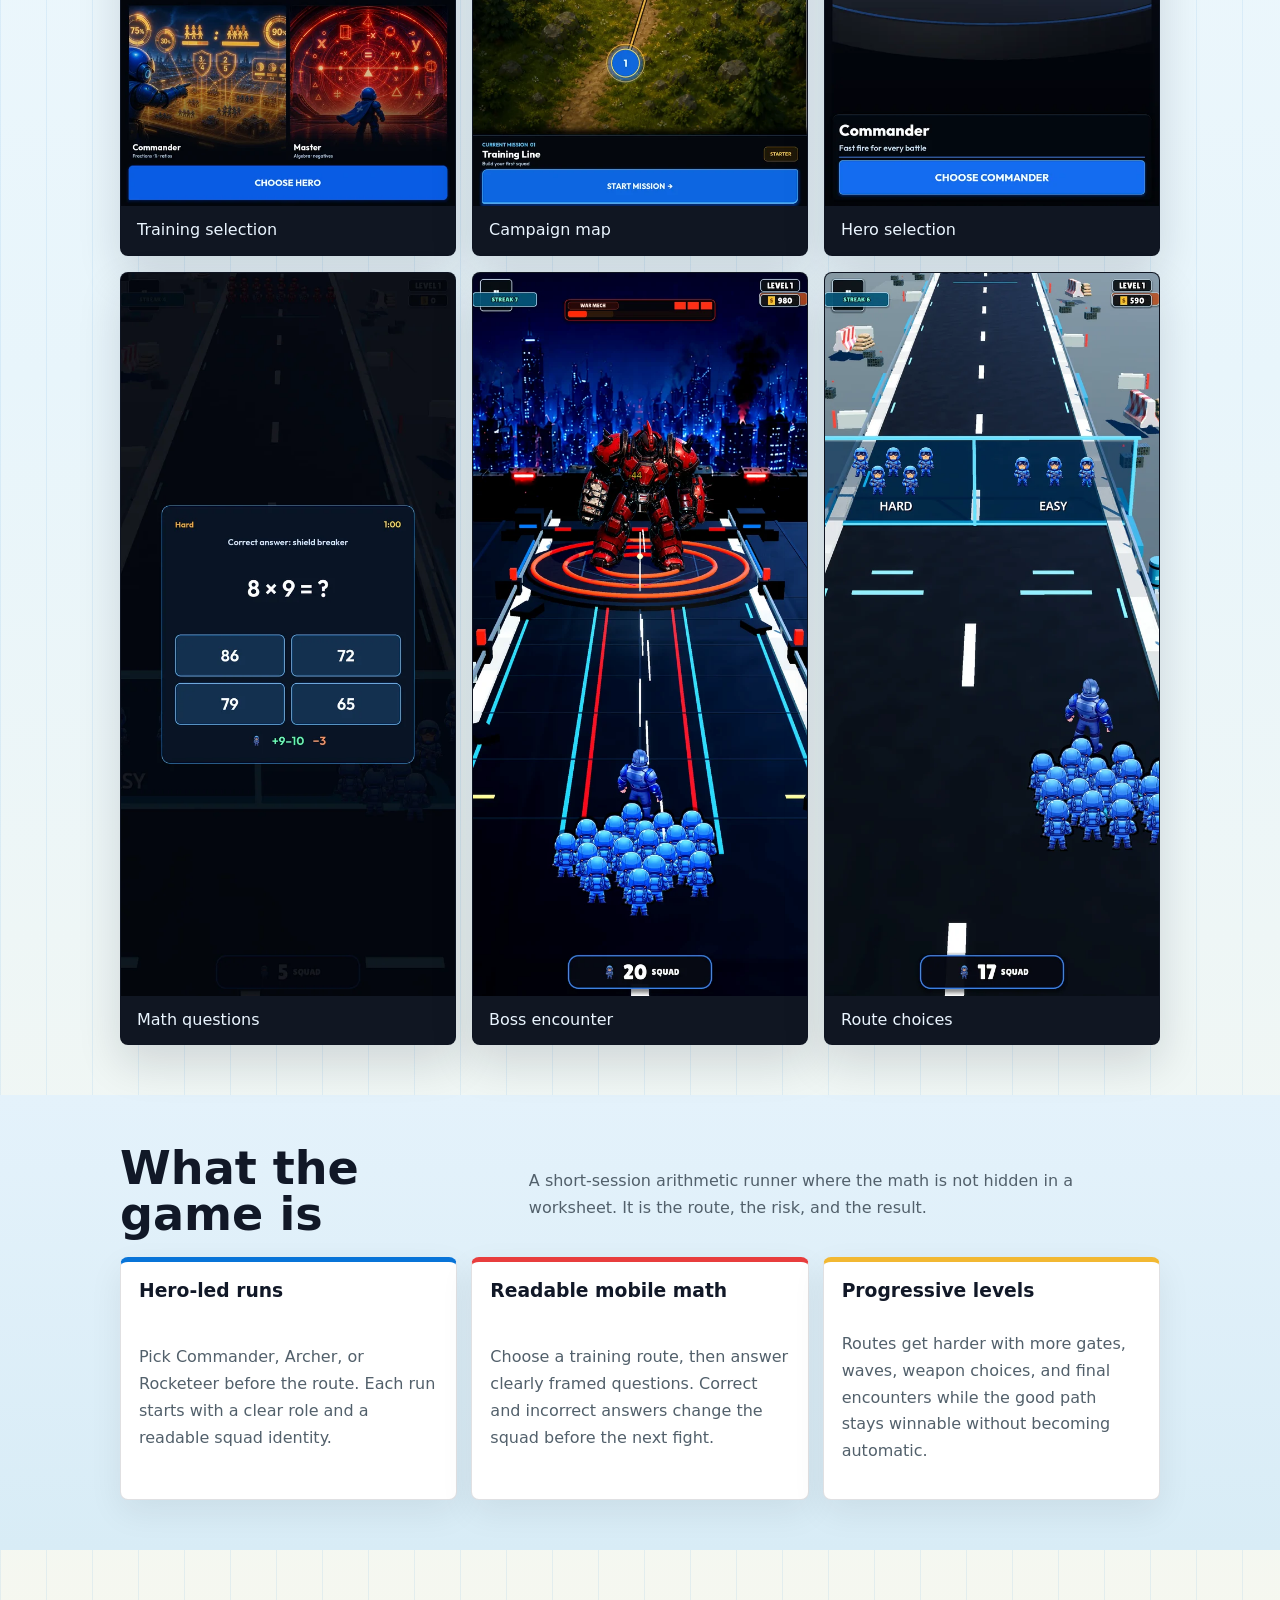
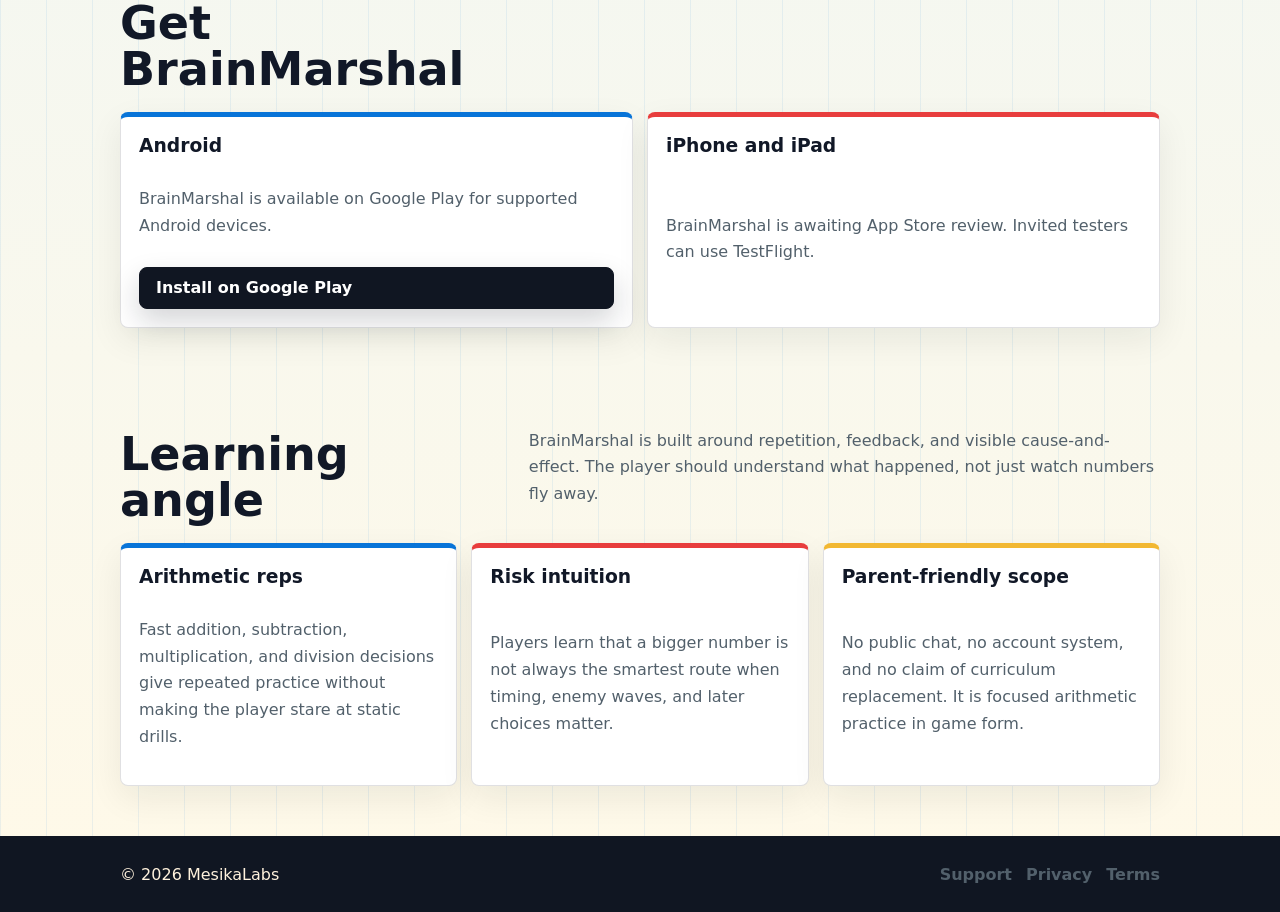
==== commit f1ce40b3: "Expose the Android install path and current iOS availability" ====
--- a/index.html
+++ b/index.html
@@ -3,8 +3,8 @@
 <head>
   <meta charset="utf-8">
   <meta name="viewport" content="width=device-width, initial-scale=1">
-  <title>BrainMarshal - Arcade Math Runner for iPhone and iPad</title>
-  <meta name="description" content="BrainMarshal is an in-development iOS arcade math runner where arithmetic gates shape your squad before each fight. Built for readable, high-energy practice.">
+  <title>BrainMarshal - Arcade Math Runner on Android</title>
+  <meta name="description" content="BrainMarshal is an arcade math runner available on Android where arithmetic gates shape your squad before each fight. Built for readable, high-energy practice.">
   <meta property="og:title" content="BrainMarshal - Arcade Math Runner">
   <meta property="og:description" content="Arithmetic gates, growing squads, readable mobile numbers, and short high-energy runs.">
   <meta property="og:type" content="website">
@@ -25,6 +25,7 @@
       <span>BrainMarshal</span>
     </a>
     <nav class="links" aria-label="Primary navigation">
+      <a href="#download">Download</a>
       <a href="#game">Game</a>
       <a href="#learning">Learning</a>
       <a href="support/">Support</a>
@@ -36,18 +37,17 @@
     <section class="hero">
       <div class="shell hero-grid">
         <div>
-          <p class="eyebrow">BrainMarshal · In development for iPhone and iPad</p>
+          <p class="eyebrow">BrainMarshal · Available on Android</p>
           <h1>Arcade math with a squad on the line.</h1>
           <p class="lede">BrainMarshal turns arithmetic into route decisions: choose gates, grow or lose soldiers, survive pressure waves, and see every answer change the run immediately.</p>
           <div class="game-stats" aria-label="BrainMarshal gameplay highlights">
             <span>Hero choices</span>
             <span>Arithmetic gates</span>
             <span>Squad growth</span>
-            <span>In development</span>
           </div>
           <div class="actions">
-            <a class="button primary" href="support/">Get Support</a>
-            <a class="button secondary" href="blog/">Read Dev Notes</a>
+            <a class="button primary" href="https://play.google.com/store/apps/details?id=com.mesikalabs.brainmarshal">Install on Google Play</a>
+            <a class="button secondary" href="#download">iPhone and iPad status</a>
           </div>
         </div>
         <figure class="current-preview">
@@ -127,24 +127,20 @@
       </div>
     </section>
 
-    <section class="section" aria-labelledby="release-title">
+    <section class="section" id="download" aria-labelledby="release-title">
       <div class="shell">
         <div class="section-head">
-          <h2 id="release-title">Release status</h2>
-          <p>BrainMarshal 1.0 is awaiting App Store review. A public download is not available yet.</p>
+          <h2 id="release-title">Get BrainMarshal</h2>
         </div>
         <div class="grid">
           <article class="card">
-            <h3>Visual pass</h3>
-            <p>A cleaner 3D character stage and matching loading previews keep the selected hero visually consistent.</p>
+            <h3>Android</h3>
+            <p>BrainMarshal is available on Google Play for supported Android devices.</p>
+            <a class="button primary" href="https://play.google.com/store/apps/details?id=com.mesikalabs.brainmarshal">Install on Google Play</a>
           </article>
           <article class="card">
-            <h3>QA channel</h3>
-            <p>Device testing is underway. There is no public download or TestFlight invitation yet.</p>
-          </article>
-          <article class="card">
-            <h3>Status</h3>
-            <p>In development. Support, privacy, and terms pages remain available while the playable loop continues to improve.</p>
+            <h3>iPhone and iPad</h3>
+            <p>BrainMarshal is awaiting App Store review. Invited testers can use TestFlight.</p>
           </article>
         </div>
       </div>
